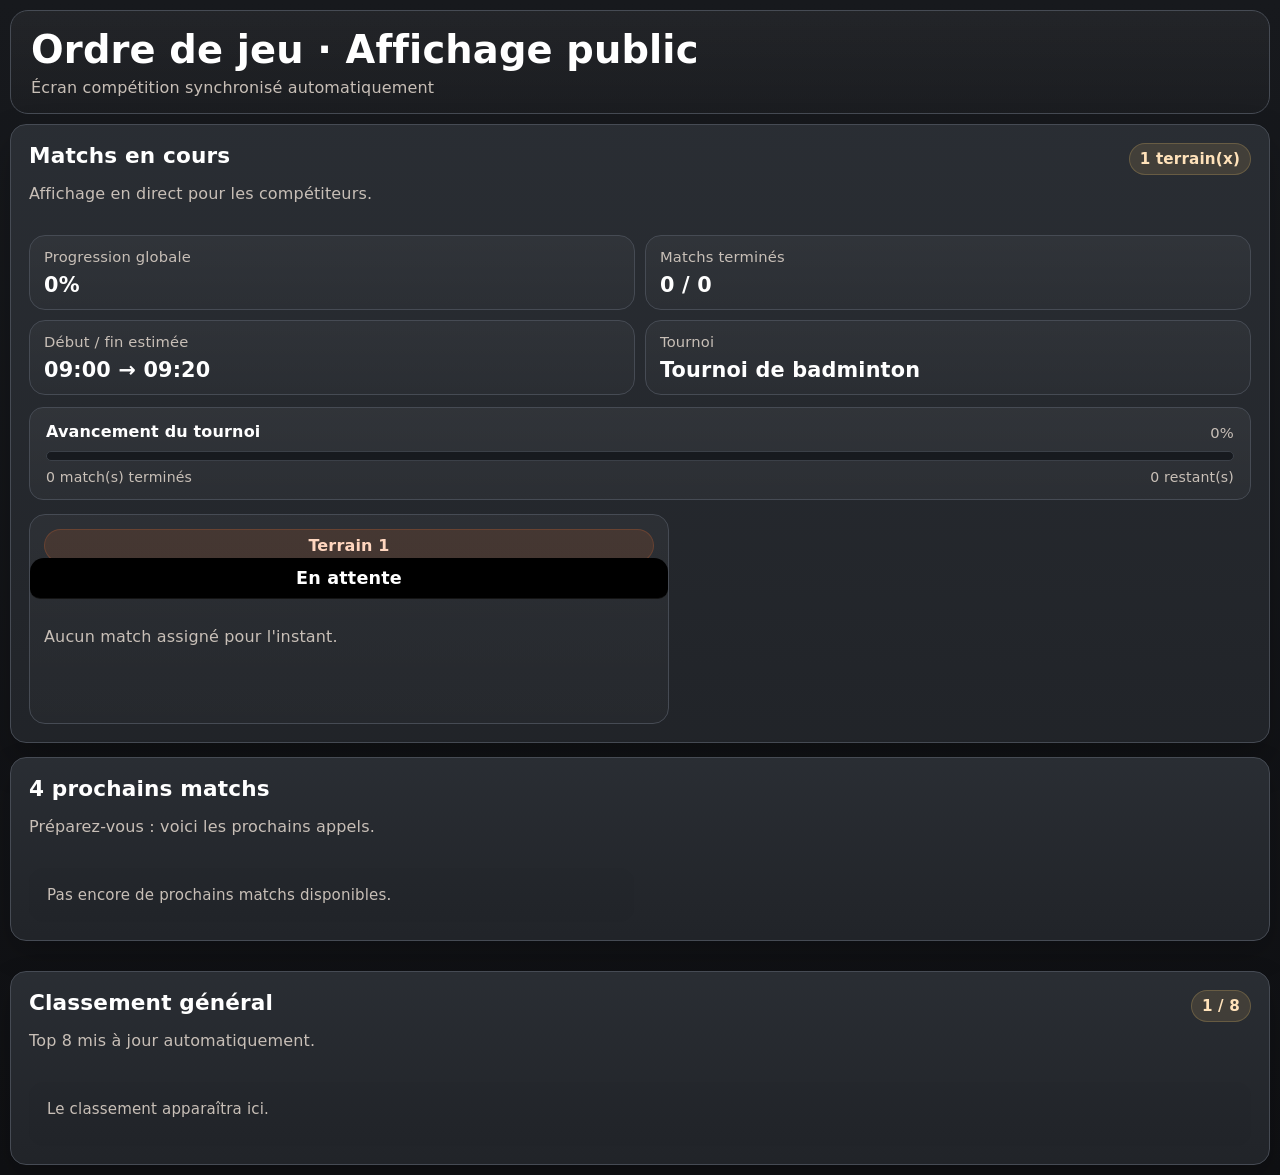
==== affichage.html @ 0904660b "Add files via upload" ====
<!DOCTYPE html>
<html lang="fr">
<head>
  <meta charset="UTF-8">
  <meta name="viewport" content="width=device-width, initial-scale=1.0">
  <title>Tournoi Badminton · Affichage</title>
  <link rel="stylesheet" href="assets/css/styles.css">
</head>
<body class="public-screen-body">
  <div id="app"></div>
  <script type="module" src="assets/js/main-affichage.js"></script>
</body>
</html>
---- assets/css/styles.css ----
:root {
  --bg: #1e1f23;
  --surface: #2a2c31;
  --surface-2: #32343a;
  --text: #f2f2f2;
  --muted: #b7b7bd;
  --border: #3f4148;
  --accent: #ff7a00;
  --accent-dark: #db6400;
  --danger: #ff5c5c;
  --success: #3ddc97;
  --shadow: 0 18px 45px rgba(0,0,0,0.45);
  --radius: 18px;
  --radius-sm: 12px;
  --transition: 180ms ease;

  --bg: #f6f7fb;
  --surface: #ffffff;
  --surface-2: #fdfdfd;
  --text: #161616;
  --muted: #6f6f76;
  --border: #e7e7ea;
  --accent: #ff7a00;
  --accent-dark: #db6400;
  --danger: #da2d2d;
  --success: #159f66;
  --shadow: 0 18px 45px rgba(0, 0, 0, 0.08);
  --radius: 20px;
  --radius-sm: 14px;
  --transition: 180ms ease;
}

* { box-sizing: border-box; }
html { scroll-behavior: smooth; }
body {
  margin: 0;
  font-family: Inter, ui-sans-serif, system-ui, -apple-system, BlinkMacSystemFont, "Segoe UI", sans-serif;
  color: var(--text);
  background: linear-gradient(180deg,#232429 0%, var(--bg) 100%);
  min-height: 100vh;
}

a { color: inherit; text-decoration: none; }
button, input, select, textarea {
  font: inherit;
}
button {
  cursor: pointer;
  border: none;
  transition: transform var(--transition), background var(--transition), box-shadow var(--transition), opacity var(--transition);
}
button:hover { transform: translateY(-1px); }
button:active { transform: translateY(0); }

.app-shell {
  width: min(1400px, calc(100% - 32px));
  margin: 0 auto;
  padding: 24px 0 40px;
}

.topbar {
  display: flex;
  align-items: center;
  justify-content: space-between;
  gap: 16px;
  margin-bottom: 20px;
}

.brand {
  display: flex;
  align-items: center;
  gap: 14px;
}

.brand-mark {
  width: 46px;
  height: 46px;
  border-radius: 14px;
  background: linear-gradient(135deg, var(--accent), #ff9f43);
  color: white;
  display: grid;
  place-items: center;
  font-size: 24px;
  box-shadow: 0 10px 24px rgba(255, 122, 0, 0.25);
}

.brand h1 {
  margin: 0;
  font-size: clamp(1.25rem, 2vw, 1.8rem);
}

.brand p {
  margin: 4px 0 0;
  color: var(--muted);
}

.navbar {
  position: sticky;
  top: 0;
  z-index: 50;
  margin-bottom: 28px;
}

.nav-inner {
  display: inline-flex;
  align-items: center;
  gap: 10px;
  padding: 10px;
  background: rgba(255, 255, 255, 0.85);
  border: 1px solid rgba(255, 255, 255, 0.9);
  border-radius: 999px;
  box-shadow: var(--shadow);
  backdrop-filter: blur(12px);
}

.nav-link {
  padding: 12px 18px;
  border-radius: 999px;
  color: var(--muted);
  font-weight: 600;
}

.nav-link.active {
  background: linear-gradient(135deg, var(--accent), #ff9f43);
  color: white;
  box-shadow: 0 8px 18px rgba(255, 122, 0, 0.28);
}

.hero-grid,
.grid-2,
.grid-3,
.dashboard-grid {
  display: grid;
  gap: 18px;
}

.hero-grid { grid-template-columns: 1.4fr 1fr; }
.grid-2 { grid-template-columns: repeat(2, minmax(0, 1fr)); }
.grid-3 { grid-template-columns: repeat(3, minmax(0, 1fr)); }
.dashboard-grid { grid-template-columns: repeat(12, minmax(0, 1fr)); }

.card {
  background: rgba(255, 255, 255, 0.88);
  border: 1px solid rgba(255, 255, 255, 0.95);
  box-shadow: var(--shadow);
  border-radius: var(--radius);
  padding: 20px;
  backdrop-filter: blur(12px);
}

.card.slim { padding: 16px; }
.card h2, .card h3, .card h4 {
  margin: 0 0 12px;
}

.section-title {
  display: flex;
  justify-content: space-between;
  align-items: flex-start;
  gap: 12px;
  margin-bottom: 16px;
}

.section-title p, .muted {
  color: var(--muted);
}

.form-grid {
  display: grid;
  grid-template-columns: repeat(auto-fit, minmax(180px, 1fr));
  gap: 14px;
}

.field {
  display: flex;
  flex-direction: column;
  gap: 8px;
}

.field label {
  font-size: 0.95rem;
  font-weight: 600;
}

.input,
select,
textarea,
input[type="text"],
input[type="number"],
input[type="time"] {
  width: 100%;
  border: 1px solid var(--border);
  border-radius: 14px;
  padding: 12px 14px;
  background: rgba(255, 255, 255, 0.94);
  color: var(--text);
  outline: none;
  transition: border-color var(--transition), box-shadow var(--transition);
}

textarea { min-height: 130px; resize: vertical; }

input:focus,
select:focus,
textarea:focus {
  border-color: rgba(255, 122, 0, 0.5);
  box-shadow: 0 0 0 4px rgba(255, 122, 0, 0.15);
}

.actions {
  display: flex;
  flex-wrap: wrap;
  gap: 10px;
  margin-top: 14px;
}

.btn {
  display: inline-flex;
  align-items: center;
  justify-content: center;
  gap: 10px;
  min-height: 46px;
  padding: 0 18px;
  border-radius: 14px;
  font-weight: 700;
}

.btn-primary {
  background: linear-gradient(135deg, var(--accent), #ff9f43);
  color: white;
  box-shadow: 0 10px 20px rgba(255, 122, 0, 0.22);
}

.btn-secondary {
  background: #101010;
  color: white;
}

.btn-ghost {
  background: rgba(16, 16, 16, 0.05);
  color: var(--text);
}

.btn-danger {
  background: rgba(218, 45, 45, 0.12);
  color: var(--danger);
}

.pill-row {
  display: flex;
  flex-wrap: wrap;
  gap: 10px;
  margin-top: 14px;
}

.player-pill {
  display: inline-flex;
  align-items: center;
  gap: 10px;
  padding: 10px 12px;
  background: rgba(0, 0, 0, 0.04);
  border: 1px solid rgba(0, 0, 0, 0.05);
  border-radius: 999px;
  cursor: grab;
}

.player-pill.dragging {
  opacity: 0.45;
}

.player-pill button {
  width: 24px;
  height: 24px;
  border-radius: 50%;
  background: rgba(0, 0, 0, 0.08);
  color: var(--text);
}

.alert {
  display: flex;
  align-items: center;
  gap: 12px;
  padding: 14px 16px;
  border-radius: 16px;
  background: rgba(255, 122, 0, 0.12);
  color: #a34f00;
  border: 1px solid rgba(255, 122, 0, 0.18);
}

.alert-danger {
  background: rgba(218, 45, 45, 0.1);
  color: var(--danger);
  border-color: rgba(218, 45, 45, 0.22);
}

.kpis {
  display: grid;
  grid-template-columns: repeat(auto-fit, minmax(170px, 1fr));
  gap: 14px;
}

.kpi {
  padding: 16px;
  border-radius: 18px;
  background: linear-gradient(180deg, rgba(255,255,255,0.97), rgba(255,255,255,0.85));
  border: 1px solid rgba(0,0,0,0.04);
}

.kpi .label {
  color: var(--muted);
  font-size: 0.92rem;
}

.kpi .value {
  margin-top: 8px;
  font-size: 1.7rem;
  font-weight: 800;
}

.groups-grid {
  display: grid;
  grid-template-columns: repeat(auto-fit, minmax(330px, 1fr));
  gap: 18px;
}

.group-card {
  display: flex;
  flex-direction: column;
  gap: 18px;
}

.group-header {
  display: flex;
  justify-content: space-between;
  align-items: center;
  gap: 12px;
}

.group-dropzone {
  min-height: 82px;
  padding: 12px;
  border-radius: 16px;
  border: 2px dashed rgba(255, 122, 0, 0.22);
  background: rgba(255, 122, 0, 0.04);
  transition: background var(--transition), border-color var(--transition);
}

.group-dropzone.drag-over {
  background: rgba(255, 122, 0, 0.12);
  border-color: rgba(255, 122, 0, 0.45);
}

.score-grid {
  display: grid;
  grid-template-columns: repeat(6, minmax(0, 1fr));
  gap: 8px;
  align-items: center;
}

.score-grid.compact {
  grid-template-columns: repeat(6, minmax(45px, 1fr));
}

.score-grid input {
  text-align: center;
  padding: 10px 8px;
}

.match-card {
  padding: 14px;
  border-radius: 18px;
  border: 1px solid rgba(0, 0, 0, 0.06);
  background: rgba(255,255,255,0.78);
}

.match-topline,
.row-between {
  display: flex;
  justify-content: space-between;
  align-items: center;
  gap: 10px;
}

.match-topline {
  margin-bottom: 10px;
}

.match-status {
  font-size: 0.82rem;
  font-weight: 700;
  color: var(--success);
}

.match-status.pending {
  color: var(--muted);
}

.badge {
  display: inline-flex;
  align-items: center;
  padding: 6px 10px;
  border-radius: 999px;
  background: rgba(255, 122, 0, 0.11);
  color: #aa5300;
  font-size: 0.82rem;
  font-weight: 700;
}

.table-wrap {
  overflow: auto;
}

table {
  width: 100%;
  border-collapse: collapse;
}

thead th {
  position: sticky;
  top: 0;
  z-index: 1;
  background: rgba(255,255,255,0.95);
}

th, td {
  padding: 12px 10px;
  text-align: left;
  border-bottom: 1px solid rgba(0, 0, 0, 0.06);
  white-space: nowrap;
}

tbody tr:hover {
  background: rgba(255, 122, 0, 0.04);
}

.rank-chip {
  width: 34px;
  height: 34px;
  display: grid;
  place-items: center;
  border-radius: 50%;
  background: rgba(16,16,16,0.07);
  font-weight: 800;
}

.bracket-scroll {
  overflow-x: auto;
  padding-bottom: 10px;
}

.bracket {
  display: flex;
  gap: 24px;
  align-items: flex-start;
  min-width: max-content;
}

.round-column {
  display: flex;
  flex-direction: column;
  gap: 16px;
  min-width: 280px;
}

.round-column h3 {
  position: sticky;
  top: 80px;
  z-index: 10;
  padding: 10px 12px;
  border-radius: 14px;
  background: rgba(255,255,255,0.9);
  backdrop-filter: blur(10px);
  box-shadow: 0 10px 24px rgba(0,0,0,0.08);
}

.bracket .match-card {
  min-width: 280px;
}

.match-player {
  display: flex;
  justify-content: space-between;
  align-items: center;
  gap: 10px;
  padding: 10px 12px;
  border-radius: 12px;
  background: rgba(0,0,0,0.03);
}

.match-player.winner {
  background: rgba(21, 159, 102, 0.12);
  border: 1px solid rgba(21, 159, 102, 0.25);
}

.footer-note {
  margin-top: 16px;
  color: var(--muted);
  font-size: 0.92rem;
}

.fade-in {
  animation: fadeInUp 420ms ease;
}

@keyframes fadeInUp {
  from { opacity: 0; transform: translateY(8px); }
  to { opacity: 1; transform: translateY(0); }
}

@media (max-width: 1080px) {
  .hero-grid,
  .grid-2,
  .grid-3 {
    grid-template-columns: 1fr;
  }
}

@media (max-width: 820px) {
  .app-shell {
    width: min(100% - 20px, 1400px);
  }

  .topbar {
    flex-direction: column;
    align-items: flex-start;
  }

  .nav-inner {
    width: 100%;
    justify-content: space-between;
    border-radius: 20px;
  }

  .nav-link {
    flex: 1;
    text-align: center;
    padding: 12px 10px;
  }

  .score-grid,
  .score-grid.compact {
    grid-template-columns: repeat(6, minmax(38px, 1fr));
  }
}

@media (max-width: 560px) {
  .card {
    padding: 16px;
  }

  th, td {
    padding: 10px 8px;
    font-size: 0.92rem;
  }

  .match-card {
    padding: 12px;
  }
}

.icon-btn {
  width: 30px;
  height: 30px;
  border-radius: 999px;
  background: rgba(255, 122, 0, 0.12);
  color: var(--accent-dark);
  display: inline-grid;
  place-items: center;
  font-weight: 800;
}

.player-pill.editable {
  padding-right: 6px;
}

.summary-list {
  display: grid;
  gap: 12px;
}

.summary-item {
  display: flex;
  align-items: center;
  justify-content: space-between;
  gap: 12px;
  padding: 14px 16px;
  border: 1px solid var(--border);
  border-radius: 14px;
  background: rgba(0, 0, 0, 0.02);
}

.participants-toolbar {
  display: flex;
  flex-wrap: wrap;
  gap: 10px;
}

.groups-grid-pools {
  grid-template-columns: repeat(auto-fit, minmax(520px, 1fr));
}

.pool-sheet {
  border: 1px solid rgba(0, 0, 0, 0.08);
  background: #fff;
}

.compact-pills {
  margin-top: 0;
}

.group-dropzone.dropping,
.group-dropzone.drag-over {
  background: rgba(255, 122, 0, 0.10);
  border-color: rgba(255, 122, 0, 0.5);
}

.pool-matrix-wrap {
  overflow: auto;
  border: 1px solid rgba(0, 0, 0, 0.08);
  border-radius: 14px;
}

.pool-matrix {
  min-width: 640px;
  border-collapse: collapse;
  font-size: 0.92rem;
}

.pool-matrix th,
.pool-matrix td {
  border: 1px solid rgba(0, 0, 0, 0.14);
  text-align: center;
  padding: 0;
}

.pool-corner {
  min-width: 170px;
  background: #d71920;
  color: #fff;
  padding: 12px 10px !important;
  text-align: left !important;
}

.pool-player-head {
  background: #f4f4f4;
  min-width: 88px;
  vertical-align: bottom;
}

.pool-player-head span {
  display: block;
  padding: 10px 8px;
  font-size: 0.8rem;
  line-height: 1.2;
  white-space: normal;
}

.pool-row-name {
  width: 170px;
  padding: 10px 8px !important;
  text-align: left !important;
  background: #fafafa;
}

.diag-cell {
  background: #bdbdbd;
  min-width: 62px;
  height: 56px;
}

.matrix-cell {
  min-width: 62px;
  height: 56px;
  background: #fff;
}

.matrix-btn {
  width: 100%;
  height: 100%;
  min-height: 56px;
  border-radius: 0;
  background: transparent;
  font-weight: 800;
  color: #111;
  box-shadow: none;
}

.matrix-cell.pending .matrix-btn {
  color: #7b7b7b;
}

.matrix-cell.win {
  background: rgba(255, 170, 0, 0.16);
}

.matrix-cell.loss {
  background: rgba(0, 0, 0, 0.04);
}

.pool-stat-head,
.pool-total-cell,
.pool-rank-cell {
  min-width: 58px;
  font-weight: 800;
}

.pool-total-cell {
  background: #f7d6d6;
}

.pool-rank-cell {
  background: #f3cccc;
}

.compact-standings th,
.compact-standings td {
  white-space: nowrap;
}

.matches-stack {
  display: flex;
  flex-direction: column;
  gap: 12px;
}

.match-card-sheet {
  border-radius: 14px;
  background: #fcfcfc;
}

.sheet-score-grid {
  grid-template-columns: repeat(6, minmax(70px, 1fr));
}

.set-cell {
  display: flex;
  flex-direction: column;
  gap: 6px;
}

.set-cell span {
  font-size: 0.76rem;
  color: var(--muted);
  text-align: center;
}

.empty-state {
  padding: 18px;
  border-radius: 14px;
  background: rgba(0, 0, 0, 0.03);
  color: var(--muted);
}

@media (max-width: 980px) {
  .groups-grid-pools {
    grid-template-columns: 1fr;
  }
}

@media (max-width: 700px) {
  .sheet-score-grid {
    grid-template-columns: repeat(2, minmax(0, 1fr));
  }

  .pool-corner,
  .pool-row-name {
    min-width: 130px;
    width: 130px;
  }
}


.compact-summary { margin-top: 12px; }

.team-chip {
  display: inline-flex;
  align-items: center;
  gap: 8px;
  padding: 8px 10px;
  border-radius: 12px;
  background: #fff;
  border: 1px solid var(--border);
  box-shadow: 0 6px 18px rgba(0,0,0,.06);
  cursor: grab;
  min-width: 0;
}

.team-chip.compact {
  width: 100%;
  justify-content: center;
  padding: 6px 8px;
  border-radius: 10px;
}

.team-chip.dragging { opacity: .45; }
.team-chip-name {
  display: inline-block;
  min-width: 0;
  overflow: hidden;
  text-overflow: ellipsis;
  white-space: nowrap;
  font-weight: 700;
}

.icon-btn {
  width: 26px;
  height: 26px;
  border-radius: 999px;
  border: 1px solid rgba(255,122,0,.18);
  background: rgba(255,122,0,.1);
  color: var(--accent-dark);
  display: inline-grid;
  place-items: center;
  flex: 0 0 auto;
}

.pool-sheet.dropping {
  outline: 2px dashed var(--accent);
  outline-offset: 2px;
  background: linear-gradient(180deg, rgba(255,122,0,.06), rgba(255,122,0,.02));
}

.pool-matrix-wrap { overflow: auto; }
.pool-matrix.modern-sheet {
  width: 100%;
  border-collapse: collapse;
  table-layout: fixed;
  min-width: 880px;
}

.pool-matrix.modern-sheet th,
.pool-matrix.modern-sheet td {
  border: 1px solid #cfd2d8;
  padding: 6px;
  vertical-align: middle;
  background: #fff;
}

.pool-corner {
  background: #e8483a !important;
  color: #fff;
  width: 180px;
  min-width: 180px;
  text-align: left;
}

.pool-player-head {
  background: #f5f5f5 !important;
  width: 138px;
  min-width: 138px;
}

.pool-row-name {
  background: #f8f8f8 !important;
  width: 180px;
  min-width: 180px;
}

.pool-stat-head,
.pool-total-cell,
.pool-rank-cell {
  width: 64px;
  min-width: 64px;
  text-align: center;
  font-weight: 700;
}

.diag-cell {
  background: #bfbfbf !important;
}

.matrix-cell {
  padding: 4px !important;
  background: #fff7f1;
}

.matrix-cell.pending { background: #fffaf5; }
.editor-cell { background: #fff4ec !important; }
.mirror-cell { background: #fcfcfc !important; }

.cell-editor {
  display: grid;
  gap: 4px;
}

.mini-set-row {
  display: grid;
  grid-template-columns: 1fr auto 1fr;
  align-items: center;
  gap: 4px;
}

.mini-set-row input {
  width: 100%;
  min-width: 0;
  padding: 5px 4px;
  text-align: center;
  border-radius: 8px;
  border: 1px solid #d8d8dd;
  background: #fff;
}

.mini-set-row span {
  color: var(--muted);
  font-weight: 700;
}

.cell-mirror {
  min-height: 74px;
  display: grid;
  place-items: center;
  text-align: center;
  gap: 4px;
}

.cell-mirror strong { font-size: 1rem; }
.cell-mirror small { color: var(--muted); }
.cell-mirror.win strong { color: var(--success); }
.cell-mirror.loss strong { color: var(--danger); }
.cell-mirror.pending { color: var(--muted); font-size: .9rem; }

.sticky-col {
  position: sticky;
  left: 0;
  z-index: 2;
}

.pool-matrix thead .sticky-col { z-index: 3; }

@media (max-width: 900px) {
  .pool-corner,
  .pool-row-name { width: 150px; min-width: 150px; }
  .pool-player-head { width: 124px; min-width: 124px; }
  .team-chip,
  .team-chip.compact { padding: 6px; }
  .team-chip-name { font-size: .9rem; }
}

.pools-tabs-section {
  overflow: hidden;
}

.group-tabs {
  display: flex;
  gap: 10px;
  overflow-x: auto;
  padding-bottom: 10px;
  margin-bottom: 16px;
}

.group-tab {
  flex: 0 0 auto;
  min-width: 140px;
  padding: 12px 16px;
  border-radius: 16px;
  border: 1px solid rgba(0, 0, 0, 0.08);
  background: rgba(0, 0, 0, 0.04);
  color: var(--text);
  display: flex;
  flex-direction: column;
  align-items: flex-start;
  gap: 4px;
  font-weight: 700;
}

.group-tab small {
  color: var(--muted);
  font-weight: 600;
}

.group-tab.active {
  background: linear-gradient(135deg, var(--accent), #ff9f43);
  color: white;
  border-color: transparent;
  box-shadow: 0 10px 22px rgba(255, 122, 0, 0.22);
}

.group-tab.active small {
  color: rgba(255, 255, 255, 0.9);
}

.active-group-panel {
  min-height: 320px;
}

.group-dropzone.dropping {
  background: rgba(255, 122, 0, 0.1);
  border-color: rgba(255, 122, 0, 0.5);
}

@media (max-width: 820px) {
  .group-tab {
    min-width: 120px;
    padding: 10px 14px;
  }
}


.small { font-size: 0.94rem; }
.static-chip {
  cursor: default;
}
.static-chip:hover {
  transform: none;
}
.groups-overview-grid {
  display: grid;
  grid-template-columns: repeat(auto-fit, minmax(220px, 1fr));
  gap: 14px;
}
.group-overview-card {
  border: 1px solid rgba(0, 0, 0, 0.06);
  border-radius: 16px;
  padding: 14px;
  background: rgba(255,255,255,0.76);
}
.group-overview-head {
  display: flex;
  align-items: center;
  justify-content: space-between;
  gap: 12px;
  margin-bottom: 12px;
}
.group-overview-head span {
  color: var(--muted);
  font-size: 0.84rem;
}
.group-overview-list {
  display: flex;
  flex-wrap: wrap;
  gap: 8px;
}
.editor-cell {
  vertical-align: top;
}
.cell-editor {
  gap: 8px;
}
.mini-set-row input {
  appearance: textfield;
  -moz-appearance: textfield;
}
.mini-set-row input::-webkit-outer-spin-button,
.mini-set-row input::-webkit-inner-spin-button {
  -webkit-appearance: none;
  margin: 0;
}
@media (max-width: 820px) {
  .groups-overview-grid {
    grid-template-columns: 1fr;
  }
}


.editable-groups-grid {
  grid-template-columns: repeat(auto-fit, minmax(240px, 1fr));
}

.interactive-group-list {
  min-height: 180px;
  align-items: stretch;
}

.team-card {
  width: 100%;
  border-radius: 16px;
  background: rgba(255,255,255,0.96);
  box-shadow: 0 8px 22px rgba(0,0,0,0.06);
  cursor: grab;
}

.team-chip-editable {
  gap: 12px;
  padding: 10px 12px;
}

.team-chip-input {
  border: none;
  background: transparent;
  padding: 0;
  min-width: 0;
  box-shadow: none !important;
  font-weight: 700;
}

.team-chip-input:focus {
  border: none;
  box-shadow: none !important;
}

.drag-handle {
  color: var(--muted);
  font-weight: 700;
  letter-spacing: 1px;
}

.settings-group-dropzone {
  transition: border-color var(--transition), background var(--transition), transform var(--transition);
  border: 1px solid var(--border);
}

.settings-group-dropzone.dropping,
.group-dropzone.dropping {
  border-color: rgba(255, 122, 0, 0.45);
  background: rgba(255, 122, 0, 0.08);
}

.static-team-chip {
  cursor: default;
  justify-content: center;
}

.static-team-chip:hover {
  transform: none;
}


.player-dot {
  --player-color: var(--accent);
  width: 12px;
  height: 12px;
  min-width: 12px;
  border-radius: 999px;
  background: var(--player-color);
  box-shadow: 0 0 0 2px rgba(255,255,255,0.95), 0 2px 5px rgba(0,0,0,0.16);
}

.player-dot.tiny {
  width: 10px;
  height: 10px;
  min-width: 10px;
}

.static-team-chip {
  display: inline-flex;
  align-items: center;
  gap: 10px;
}

.team-chip.compact {
  padding-inline: 8px;
}

.cell-editor {
  display: flex;
  flex-direction: column;
  gap: 6px;
  min-width: 118px;
}

.mini-set-row {
  display: grid;
  grid-template-columns: 10px minmax(34px, 1fr) auto minmax(34px, 1fr) 10px;
  align-items: center;
  gap: 6px;
  padding: 4px 6px;
  border-radius: 10px;
  background: rgba(255,255,255,0.88);
  transition: opacity var(--transition), background var(--transition);
}

.mini-set-row input {
  min-width: 0;
  text-align: center;
  padding: 8px 6px;
  border-radius: 10px;
}

.mini-set-row.is-locked {
  opacity: 0.4;
  background: rgba(0,0,0,0.05);
}

.mini-set-row.is-locked input {
  pointer-events: none;
  background: rgba(0,0,0,0.04);
}


.team-color-field {
  display: inline-flex;
  align-items: center;
  justify-content: center;
  width: 32px;
  height: 32px;
  border-radius: 999px;
  overflow: hidden;
  border: 1px solid rgba(0,0,0,.08);
  background: #fff;
  margin-left: auto;
  flex: 0 0 auto;
}

.team-color-input {
  width: 38px;
  height: 38px;
  padding: 0;
  border: none;
  background: transparent;
  cursor: pointer;
}

.team-color-input::-webkit-color-swatch-wrapper { padding: 0; }
.team-color-input::-webkit-color-swatch {
  border: none;
  border-radius: 999px;
}
.team-color-input::-moz-color-swatch {
  border: none;
  border-radius: 999px;
}

.player-badge {
  display: inline-flex;
  align-items: center;
  gap: 10px;
  min-width: 0;
}

.player-badge.compact {
  gap: 8px;
  font-size: .95rem;
}

.player-badge span:last-child {
  overflow: hidden;
  text-overflow: ellipsis;
  white-space: nowrap;
}

.round-tab-panel {
  min-height: 220px;
}

.round-column-active {
  display: flex;
  flex-direction: column;
  gap: 14px;
}

.match-card-enhanced {
  max-width: 640px;
}

.bracket-score-box {
  display: flex;
  flex-direction: column;
  gap: 8px;
}

.bracket-score-row {
  display: grid;
  grid-template-columns: 42px 14px minmax(56px, 72px) 12px minmax(56px, 72px) 14px;
  align-items: center;
  gap: 8px;
}

.bracket-score-row.is-locked {
  opacity: .4;
}

.bracket-score-label {
  font-size: .78rem;
  font-weight: 700;
  color: var(--muted);
  letter-spacing: .02em;
}

.score-separator {
  text-align: center;
  color: var(--muted);
}

.bracket-score-row input {
  text-align: center;
  padding: 10px 8px;
}

.table-wrap td .player-badge,
.table-wrap th .player-badge {
  justify-content: flex-start;
}

@media (max-width: 720px) {
  .bracket-score-row {
    grid-template-columns: 34px 12px 1fr 10px 1fr 12px;
    gap: 6px;
  }

  .team-color-field {
    width: 28px;
    height: 28px;
  }
}


.mini-set-label {
  min-width: 44px;
  font-size: 0.72rem;
  font-weight: 700;
  color: var(--muted);
  text-transform: uppercase;
  letter-spacing: 0.02em;
}

.badge-player {
  display: inline-flex;
  align-items: center;
  gap: 8px;
}

.kpi .value .player-badge {
  font-size: 1rem;
}

.bracket-score-label {
  min-width: 48px;
}


.bracket-legend-wrap {
  display: flex;
  flex-direction: column;
  gap: 12px;
  padding: 14px;
  margin-bottom: 12px;
  border-radius: 18px;
  background: linear-gradient(180deg, rgba(255,255,255,0.96), rgba(255,122,0,0.06));
  border: 1px solid rgba(255,122,0,0.12);
}

.subsection-title {
  margin: 0;
  font-size: 1rem;
}

.bracket-legend {
  display: flex;
  flex-wrap: wrap;
  gap: 10px;
}

.legend-chip {
  display: inline-flex;
  align-items: center;
  gap: 8px;
  padding: 10px 12px;
  border-radius: 999px;
  background: rgba(255,255,255,0.95);
  border: 1px solid rgba(0,0,0,0.06);
  font-weight: 700;
  box-shadow: 0 6px 16px rgba(0,0,0,0.05);
}

.btn-sm {
  min-height: 36px;
  padding: 0 12px;
  font-size: 0.92rem;
}

.team-card {
  position: relative;
}

.team-color-trigger {
  width: 34px;
  height: 34px;
  border-radius: 999px;
  border: 1px solid rgba(0,0,0,.08);
  background: #fff;
  display: inline-grid;
  place-items: center;
  margin-left: auto;
  flex: 0 0 auto;
  box-shadow: 0 4px 10px rgba(0,0,0,.06);
}

.team-color-popover {
  position: absolute;
  right: 12px;
  top: calc(100% + 8px);
  width: 220px;
  padding: 12px;
  border-radius: 16px;
  background: rgba(255,255,255,.98);
  border: 1px solid rgba(0,0,0,.08);
  box-shadow: 0 18px 36px rgba(0,0,0,.14);
  z-index: 20;
}

.team-color-popover-head {
  margin-bottom: 10px;
  font-weight: 700;
}

.team-color-picker {
  width: 100%;
  height: 44px;
  padding: 0;
  border: 1px solid rgba(0,0,0,.08);
  border-radius: 12px;
  background: #fff;
  cursor: pointer;
}

.team-color-popover-actions {
  display: flex;
  justify-content: flex-end;
  gap: 8px;
  margin-top: 12px;
}

.score-input-wrap {
  position: relative;
  display: block;
}

.score-input-wrap .input-dot {
  position: absolute;
  left: 8px;
  top: 50%;
  transform: translateY(-50%);
  pointer-events: none;
}

.score-input-wrap input {
  padding-left: 24px;
}

.score-input-wrap.is-locked {
  opacity: .55;
}

.pool-sheet-table .cell-editor {
  min-width: 126px;
}

.pool-sheet-table .mini-set-row {
  grid-template-columns: minmax(42px, 1fr) 10px minmax(42px, 1fr);
  gap: 6px;
  padding: 2px 4px;
  background: transparent;
}

.pool-sheet-table .mini-set-row input {
  padding-top: 7px;
  padding-bottom: 7px;
}

.pool-sheet-table .score-separator-inline {
  text-align: center;
  color: var(--muted);
  font-weight: 700;
}

.pool-sheet-table .mini-set-label {
  display: none;
}

.mini-set-row.has-error,
.bracket-score-row.has-error {
  background: rgba(218, 45, 45, 0.08);
}

.mini-set-row.has-caution,
.bracket-score-row.has-caution {
  background: rgba(255, 122, 0, 0.08);
}

.score-input-wrap.has-error input,
.bracket-score-row input.has-error {
  border-color: rgba(218, 45, 45, 0.65);
  background: rgba(255, 245, 245, 0.98);
  box-shadow: inset 0 0 0 1px rgba(218, 45, 45, 0.15);
}

.score-input-wrap.has-caution input,
.bracket-score-row input.has-caution {
  border-color: rgba(255, 122, 0, 0.55);
  background: rgba(255, 251, 245, 0.98);
  box-shadow: inset 0 0 0 1px rgba(255, 122, 0, 0.10);
}


/* ===== V14 design sidebar USCM ===== */
:root {
  --bg: #1e1f23;
  --surface: #2a2c31;
  --surface-2: #32343a;
  --text: #f2f2f2;
  --muted: #b7b7bd;
  --border: #3f4148;
  --accent: #ff7a00;
  --accent-dark: #db6400;
  --danger: #ff5c5c;
  --success: #3ddc97;
  --shadow: 0 18px 45px rgba(0,0,0,0.45);
  --radius: 18px;
  --radius-sm: 12px;
  --transition: 180ms ease;

  --bg: #f3f0ea;
  --surface: rgba(255,255,255,0.94);
  --surface-2: #fff9f2;
  --text: #16120f;
  --muted: #72665d;
  --border: #ead9cb;
  --accent: #e16a2f;
  --accent-dark: #b6501f;
  --shadow: 0 18px 44px rgba(35, 24, 16, 0.10);
  --radius: 18px;
  --radius-sm: 12px;
}

body {
  background:
    radial-gradient(circle at top left, rgba(225, 106, 47, 0.14), transparent 24%),
    radial-gradient(circle at right center, rgba(26, 20, 16, 0.06), transparent 22%),
    linear-gradient(180deg, #f8f4ef 0%, #efe8df 100%);
}

.app-shell.app-shell-sidebar {
  width: min(1520px, calc(100% - 28px));
  margin: 14px auto;
  padding: 0;
  display: grid;
  grid-template-columns: 320px minmax(0, 1fr);
  gap: 22px;
  align-items: start;
}

.sidebar {
  position: sticky;
  top: 14px;
  min-height: calc(100vh - 28px);
  padding: 22px 18px;
  border-radius: 26px;
  background: linear-gradient(180deg, #19120e 0%, #0e0a08 100%);
  color: #fff;
  box-shadow: 0 28px 60px rgba(0,0,0,0.22);
  border: 1px solid rgba(255,255,255,0.06);
}

.brand.brand-vertical {
  display: flex;
  flex-direction: column;
  align-items: stretch;
  gap: 16px;
  margin-bottom: 24px;
}

.brand-logo {
  width: 100%;
  max-width: 240px;
  align-self: center;
  display: block;
  object-fit: contain;
  filter: drop-shadow(0 12px 24px rgba(0,0,0,.22));
}

.brand-copy {
  padding: 16px;
  border-radius: 20px;
  background: rgba(255,255,255,0.06);
  border: 1px solid rgba(255,255,255,0.08);
}

.brand-kicker {
  display: inline-block;
  margin-bottom: 8px;
  color: #ffbf8f;
  font-size: .78rem;
  font-weight: 800;
  text-transform: uppercase;
  letter-spacing: .08em;
}

.brand-copy strong {
  display: block;
  font-size: 1.2rem;
  margin-bottom: 6px;
}

.brand-copy p {
  margin: 0;
  color: rgba(255,255,255,.72);
  line-height: 1.45;
}

.sidebar-nav, .navbar {
  position: static;
  margin: 0;
}

.nav-inner.vertical {
  display: flex;
  flex-direction: column;
  align-items: stretch;
  gap: 10px;
  width: 100%;
  padding: 0;
  background: transparent;
  border: 0;
  box-shadow: none;
  backdrop-filter: none;
}

.nav-link {
  width: 100%;
  display: flex;
  align-items: center;
  justify-content: space-between;
  min-height: 52px;
  padding: 14px 16px;
  border-radius: 16px;
  color: rgba(255,255,255,.82);
  background: rgba(255,255,255,0.04);
  border: 1px solid rgba(255,255,255,0.07);
}

.nav-link:hover {
  color: #fff;
  background: rgba(255,255,255,0.08);
}

.nav-link.active {
  background: linear-gradient(135deg, #f2c269 0%, #e16a2f 54%, #ad4518 100%);
  color: #120d0a;
  border-color: transparent;
  box-shadow: 0 14px 24px rgba(225,106,47,.28);
}

.nav-link.active .nav-link-label {
  font-weight: 800;
}

.main-layout {
  min-width: 0;
}

.topbar.topbar-page {
  margin: 2px 0 18px;
  padding: 8px 8px 0;
}

.page-title {
  margin: 0;
  font-size: clamp(1.8rem, 2vw, 2.5rem);
}

.page-subtitle {
  margin: 6px 0 0;
  color: var(--muted);
}

.card, .pool-matrix-wrap, .group-dropzone, .match-card, .summary-item, .kpi, .team-chip, .legend-chip, .bracket-panel, .table-wrap {
  border-radius: 18px;
}

.card {
  background: rgba(255,255,255,.92);
  border: 1px solid rgba(255,255,255,.68);
}

.kpi {
  background: linear-gradient(180deg, #fffdf9, #fff6ee);
  border: 1px solid #f0ded0;
}

.btn-primary {
  background: linear-gradient(135deg, #f0c15a 0%, #e16a2f 62%, #bd5120 100%);
}

.btn-secondary {
  background: #1b1511;
}

.btn-ghost {
  background: rgba(27, 21, 17, 0.06);
}

.pool-corner {
  background: linear-gradient(135deg, #b84a1f, #e16a2f) !important;
}

.player-dot, .dot, .input-dot {
  box-shadow: 0 0 0 3px rgba(255,255,255,.9), 0 6px 10px rgba(0,0,0,.12);
}

@media (max-width: 1100px) {
  .app-shell.app-shell-sidebar {
    grid-template-columns: 1fr;
  }

  .sidebar {
    position: static;
    min-height: auto;
  }

  .brand-logo {
    max-width: 180px;
  }
}

@media (max-width: 720px) {
  .app-shell.app-shell-sidebar {
    width: min(100% - 16px, 1520px);
    gap: 14px;
  }

  .sidebar {
    padding: 16px;
    border-radius: 22px;
  }

  .nav-inner.vertical {
    gap: 8px;
  }

  .nav-link {
    min-height: 48px;
    padding: 12px 14px;
  }
}


.settings-layout {
  grid-template-columns: minmax(0, 1.15fr) minmax(360px, 0.85fr);
  align-items: start;
}

.settings-main-card {
  display: flex;
  flex-direction: column;
  gap: 18px;
}

.projection-panel {
  margin-top: 6px;
  padding: 18px;
  border-radius: 18px;
  background: linear-gradient(180deg, rgba(255, 122, 0, 0.08), rgba(255,255,255,0.82));
  border: 1px solid rgba(255, 122, 0, 0.16);
}

.projection-title {
  margin-bottom: 12px;
}

.compact-kpis .kpi {
  min-height: 100%;
}

@media (max-width: 1080px) {
  .settings-layout {
    grid-template-columns: 1fr;
  }
}


/* ===== v3 anthracite theme adjustments ===== */
:root {
  --bg: #1e1f23;
  --surface: #2a2c31;
  --surface-2: #32343a;
  --text: #f2f2f2;
  --muted: #b7b7bd;
  --border: #3f4148;
  --accent: #ff7a00;
  --accent-dark: #db6400;
  --danger: #ff5c5c;
  --success: #3ddc97;
  --shadow: 0 18px 45px rgba(0,0,0,0.45);
  --radius: 18px;
  --radius-sm: 12px;
  --transition: 180ms ease;

  --bg: #2b2d31;
  --surface: rgba(48, 50, 56, 0.94);
  --surface-2: #383b42;
  --text: #f4efe8;
  --muted: #c9c1b5;
  --border: #4a4d55;
  --accent: #e16a2f;
  --accent-dark: #b6501f;
  --shadow: 0 18px 44px rgba(0, 0, 0, 0.28);
}

body {
  background:
    radial-gradient(circle at top left, rgba(225, 106, 47, 0.16), transparent 24%),
    radial-gradient(circle at right center, rgba(242, 194, 105, 0.08), transparent 20%),
    linear-gradient(180deg, #33353b 0%, #24262b 100%);
}

.page-subtitle,
.section-title p,
.muted,
.footer-note,
.legend-note,
.summary-item span,
.kpi .label,
.brand-copy p {
  color: var(--muted);
}

.card,
.pool-matrix-wrap,
.group-dropzone,
.match-card,
.summary-item,
.kpi,
.team-chip,
.legend-chip,
.bracket-panel,
.table-wrap,
.team-color-popover {
  background: rgba(48, 50, 56, 0.96);
  border-color: rgba(255,255,255,0.08);
  color: var(--text);
}

input, select, textarea,
input[type="text"],
input[type="number"],
input[type="time"] {
  background: rgba(28, 29, 33, 0.96);
  border-color: #555861;
  color: var(--text);
}

input::placeholder, textarea::placeholder {
  color: #9ea3ad;
}

.kpi {
  background: linear-gradient(180deg, rgba(62,65,72,0.95), rgba(48,50,56,0.96));
}

.projection-panel {
  background: linear-gradient(180deg, rgba(225, 106, 47, 0.14), rgba(48, 50, 56, 0.98));
  border-color: rgba(225, 106, 47, 0.22);
}

.table-wrap table,
.table-wrap th,
.table-wrap td,
.pool-table th,
.pool-table td,
.stats-table th,
.stats-table td {
  color: var(--text);
}

thead th,
th {
  background: rgba(255,255,255,0.04);
}

.player-pill, .team-chip, .legend-chip {
  background: rgba(255,255,255,0.04);
  border-color: rgba(255,255,255,0.08);
  color: var(--text);
}

.btn-ghost {
  background: rgba(255,255,255,0.06);
  color: var(--text);
}

.btn-secondary {
  background: #161719;
  color: #fff;
}

.topbar.topbar-page {
  padding-left: 4px;
}


/* ===== POOLS DARK HARMONIZATION ===== */

.poule-card,
.pool-card,
.pool,
.table-poule{
  background: var(--surface);
  border:1px solid var(--border);
  border-radius: var(--radius);
}

.poule-card h3,
.pool-card h3{
  color: var(--accent);
}

table{
  background: var(--surface);
  color: var(--text);
}

th{
  background: #383a40;
  color:#fff;
}

td{
  background: #2c2e34;
}

input[type="number"],
input[type="text"]{
  background:#1f2025;
  color:#fff;
  border:1px solid #444;
}

input[type="number"]:focus,
input[type="text"]:focus{
  border-color: var(--accent);
  box-shadow:0 0 0 2px rgba(255,122,0,0.35);
}

/* buttons stronger contrast */

button{
  border-radius:14px;
}

.btn-primary{
  background: var(--accent);
  color:#111;
  font-weight:600;
}

.btn-primary:hover{
  background: var(--accent-dark);
  color:#fff;
}

.card{
  background: var(--surface);
  border:1px solid var(--border);
  color:var(--text);
}




/* ===== V5 PRO UI OVERRIDES ===== */
:root{
  --bg:#202226;
  --bg-2:#2a2d32;
  --surface:#2b2f35;
  --surface-2:#333840;
  --surface-3:#1b1d21;
  --text:#f4f1ec;
  --muted:#c8bfb7;
  --muted-2:#9d958e;
  --border:#464b54;
  --border-strong:#5b616b;
  --accent:#e16a2f;
  --accent-2:#f0c269;
  --accent-3:#ff8f4e;
  --danger:#ff6b6b;
  --success:#46d6a0;
  --shadow:0 18px 48px rgba(0,0,0,.34);
  --shadow-soft:0 12px 30px rgba(0,0,0,.18);
  --radius:16px;
  --radius-sm:12px;
  --transition:180ms ease;
}

html,body{background:linear-gradient(180deg,#272a2f 0%, #1d1f23 100%) !important;}
body{
  color:var(--text) !important;
  letter-spacing:.01em;
}

.app-shell.app-shell-sidebar{
  width:min(1520px, calc(100% - 24px));
  gap:18px;
  margin:12px auto;
}

.sidebar{
  position:sticky;
  top:12px;
  min-height:calc(100vh - 24px);
  background:
    radial-gradient(circle at top left, rgba(240,194,105,.15), transparent 28%),
    linear-gradient(180deg,#15110f 0%, #0d0b0a 100%) !important;
  border:1px solid rgba(240,194,105,.12) !important;
  box-shadow:0 24px 54px rgba(0,0,0,.38);
}

.brand-copy{
  background:rgba(255,255,255,.045) !important;
  backdrop-filter: blur(8px);
}

.brand-copy strong,
.page-title,
.section-title h2,
.section-title h3,
.card h2,
.card h3{
  color:#fff;
}

.page-subtitle,
.brand-copy p,
.section-title p,
.footer-note,
.muted,
.summary-item span,
.kpi .label{
  color:var(--muted) !important;
}

.nav-inner.vertical{
  display:flex;
  flex-direction:column;
  gap:10px;
}

.nav-link{
  min-height:48px;
  border-radius:14px !important;
  border:1px solid rgba(255,255,255,.06);
  background:rgba(255,255,255,.03);
  color:#ece7e1 !important;
  transition:transform var(--transition), background var(--transition), border-color var(--transition), box-shadow var(--transition);
}

.nav-link:hover{
  transform:translateX(3px);
  border-color:rgba(240,194,105,.18);
  background:rgba(255,255,255,.06);
}

.nav-link.active{
  background:linear-gradient(135deg, var(--accent-2) 0%, var(--accent) 58%, #a64518 100%) !important;
  color:#120d0a !important;
  box-shadow:0 10px 26px rgba(225,106,47,.35);
}

.main-layout{min-width:0;}
.topbar.topbar-page{padding:4px 6px 0;margin-bottom:14px;}

.card,
.group-dropzone,
.table-wrap,
.pool-sheet-wrapper,
.match-card,
.summary-item,
.kpi,
.team-chip,
.legend-chip,
.bracket-panel,
.group-overview-card,
.active-group-panel{
  border-radius:16px !important;
}

.card{
  padding:18px !important;
  background:linear-gradient(180deg, rgba(43,47,53,.97), rgba(34,37,42,.97)) !important;
  border:1px solid var(--border) !important;
  box-shadow:var(--shadow-soft) !important;
  color:var(--text) !important;
}

.card.slim{padding:14px !important;}
.hero-grid{gap:16px !important;}
.kpis{gap:10px !important;}
.kpi{
  min-height:84px;
  padding:12px 14px !important;
  background:linear-gradient(180deg, rgba(255,255,255,.04), rgba(255,255,255,.02)) !important;
  border:1px solid var(--border) !important;
  box-shadow:none !important;
}
.kpi .value{
  color:#fff !important;
  font-size:1.2rem !important;
}
.summary-item{
  background:rgba(255,255,255,.03) !important;
  border:1px solid var(--border) !important;
}

.field label{color:var(--muted) !important;}
.input,
input,
select,
textarea{
  background:#1d2025 !important;
  color:#fff !important;
  border:1px solid var(--border) !important;
  border-radius:12px !important;
}
input::placeholder, textarea::placeholder{color:#8f8f97;}
input:focus, select:focus, textarea:focus{
  border-color:var(--accent) !important;
  box-shadow:0 0 0 4px rgba(225,106,47,.18) !important;
}

.btn, button{
  border-radius:12px !important;
}
.btn-primary{
  background:linear-gradient(135deg,var(--accent-2),var(--accent)) !important;
  color:#16110d !important;
  font-weight:800;
}
.btn-primary:hover{filter:brightness(1.04);}
.btn-secondary{
  background:#171310 !important;
  color:#fff !important;
  border:1px solid rgba(240,194,105,.16);
}
.btn-ghost{
  background:rgba(255,255,255,.04) !important;
  color:#fff !important;
  border:1px solid var(--border) !important;
}
.btn-danger{
  background:linear-gradient(135deg,#96302b,#6f1f1f) !important;
  color:#fff !important;
}

.badge{
  background:rgba(240,194,105,.12) !important;
  border:1px solid rgba(240,194,105,.22) !important;
  color:#ffe2ba !important;
}

.player-badge,
.team-chip{
  background:rgba(255,255,255,.04) !important;
  border:1px solid rgba(255,255,255,.06) !important;
  color:#fff !important;
  border-radius:999px !important;
}
.team-chip{
  padding:8px 10px !important;
}
.player-dot, .dot, .input-dot{
  box-shadow:0 0 0 3px rgba(18,18,20,.72), 0 4px 12px rgba(0,0,0,.24) !important;
}

/* Pool table: official sheet look */
.pool-sheet-wrapper{
  overflow:auto;
  padding:0 !important;
  border:1px solid var(--border-strong) !important;
  background:#23262b !important;
  box-shadow: inset 0 1px 0 rgba(255,255,255,.03), var(--shadow-soft);
}
.pool-sheet-table{
  width:100%;
  border-collapse:separate !important;
  border-spacing:0 !important;
  min-width:980px;
  background:#23262b !important;
}
.pool-sheet-table thead th{
  position:sticky;
  top:0;
  z-index:3;
  padding:12px 10px !important;
  text-align:center;
  background:linear-gradient(180deg, #3b2a22 0%, #2c211b 100%) !important;
  color:#fff6eb !important;
  border-right:1px solid #5f4a3d !important;
  border-bottom:1px solid #6b5547 !important;
}
.pool-sheet-table thead th:first-child{
  text-align:left;
  min-width:220px;
}
.pool-sheet-table tbody th,
.pool-sheet-table tbody td{
  border-right:1px solid #40454d !important;
  border-bottom:1px solid #40454d !important;
}
.pool-row-name{
  background:linear-gradient(180deg, #2f3339 0%, #272b31 100%) !important;
  min-width:220px;
  padding:10px 12px !important;
}
.pool-player-head{
  min-width:132px;
  max-width:132px;
}
.pool-player-head .team-chip,
.pool-row-name .team-chip{
  background:transparent !important;
  border:none !important;
  box-shadow:none !important;
}
.pool-sheet-table tbody td{
  background:#25292f !important;
  min-width:120px;
  padding:8px !important;
  text-align:center;
}
.diag-cell{
  background:
    linear-gradient(135deg, rgba(255,255,255,.06), rgba(255,255,255,.02)) !important;
}
.matrix-cell.pending{
  background:#22262b !important;
}
.editor-cell{
  background:linear-gradient(180deg, rgba(225,106,47,.11), rgba(225,106,47,.05)) !important;
}
.mirror-cell{
  background:#2b3036 !important;
}
.pool-total-cell,
.pool-rank-cell,
.pool-stat-head{
  background:linear-gradient(180deg, #3a3027 0%, #2c251f 100%) !important;
  color:#ffe8ce !important;
  font-weight:800;
  min-width:86px;
  text-align:center;
}
.pool-rank-cell{font-size:1.05rem;}
.sticky-col{
  left:0;
  z-index:4 !important;
}

.cell-editor{gap:6px !important;}
.mini-set-row{
  grid-template-columns:minmax(0,1fr) auto minmax(0,1fr);
  gap:6px !important;
  align-items:center;
}
.mini-set-row input{
  height:38px;
  padding:7px 6px !important;
  background:#171a1f !important;
  border:1px solid #4a4f58 !important;
  color:#fff !important;
  font-weight:700;
}
.mini-set-row span,
.score-separator-inline,
.mini-set-label,
.bracket-score-label{
  color:#d5c1b0 !important;
}
.cell-mirror{
  min-height:88px !important;
  color:#efe7df !important;
}
.cell-mirror small{color:#c3b8ae !important;}
.group-tab{
  background:rgba(255,255,255,.04) !important;
  border:1px solid var(--border) !important;
  color:#fff !important;
  border-radius:14px !important;
}
.group-tab small{color:#cec4bb !important;}
.group-tab.active{
  background:linear-gradient(135deg, var(--accent-2), var(--accent)) !important;
  color:#19130f !important;
  box-shadow:0 10px 24px rgba(225,106,47,.26) !important;
}
.group-tab.active small{color:#3a291d !important;}

/* Progress */
.progress-card{
  margin-top:14px;
  padding:14px 16px;
  border-radius:14px;
  background:linear-gradient(180deg, rgba(255,255,255,.05), rgba(255,255,255,.03));
  border:1px solid var(--border);
}
.progress-card.tight{margin-top:12px;}
.progress-head{
  display:flex;
  align-items:flex-end;
  justify-content:space-between;
  gap:12px;
  margin-bottom:10px;
}
.progress-head strong{
  font-size:1rem;
  color:#fff;
}
.progress-head span{
  color:var(--muted);
  font-size:.92rem;
}
.progress-meter{
  position:relative;
  height:10px;
  border-radius:999px;
  background:#171a1f;
  overflow:hidden;
  border:1px solid #3b4048;
}
.progress-fill{
  height:100%;
  border-radius:999px;
  background:linear-gradient(90deg, var(--accent-2), var(--accent), #b5491a);
  box-shadow:0 0 18px rgba(225,106,47,.28);
  transition:width .35s ease;
}
.progress-meta{
  margin-top:8px;
  display:flex;
  justify-content:space-between;
  gap:10px;
  color:var(--muted);
  font-size:.88rem;
}

/* Bracket */
.bracket-legend-wrap,
.match-card-enhanced,
.round-tab-panel{
  background:linear-gradient(180deg, rgba(255,255,255,.04), rgba(255,255,255,.02)) !important;
  border:1px solid var(--border) !important;
}
.bracket-score-row{
  background:rgba(255,255,255,.02);
  padding:8px 10px;
  border-radius:12px;
  border:1px solid rgba(255,255,255,.04);
}
.bracket-score-row input{
  background:#171a1f !important;
  border:1px solid #4a4f58 !important;
  color:#fff !important;
}

/* Tables */
.table-wrap{
  border:1px solid var(--border) !important;
  background:#23262b !important;
}
.table-wrap table{
  width:100%;
  border-collapse:collapse;
  color:#fff;
}
.table-wrap th{
  background:#2f343b !important;
  color:#fff !important;
  border-bottom:1px solid var(--border) !important;
}
.table-wrap td{
  background:#262a30 !important;
  color:#f1efec !important;
  border-bottom:1px solid #3d424b !important;
}

/* Smooth motion */
.card,
.group-tab,
.nav-link,
.kpi,
.btn,
.team-chip,
.group-overview-card,
.match-card-enhanced,
.pool-sheet-wrapper{
  transition:
    transform .2s ease,
    box-shadow .2s ease,
    border-color .2s ease,
    background .2s ease,
    opacity .2s ease;
}
.card:hover,
.group-overview-card:hover,
.match-card-enhanced:hover{
  box-shadow:0 18px 32px rgba(0,0,0,.22) !important;
}
.fade-in{
  animation:v5Fade .35s ease;
}
@keyframes v5Fade{
  from{opacity:0; transform:translateY(10px);}
  to{opacity:1; transform:translateY(0);}
}

@media (max-width: 1100px){
  .app-shell.app-shell-sidebar{
    grid-template-columns:1fr;
  }
  .sidebar{
    position:static;
    min-height:auto;
  }
}
@media (max-width: 720px){
  .card{padding:14px !important;}
  .pool-sheet-table{min-width:820px;}
}



/* ===== V6 order of play + dark cards ===== */
.group-overview-card{
  background:linear-gradient(180deg,#0f0f11 0%, #050506 100%) !important;
  border:1px solid rgba(255,255,255,.08) !important;
  box-shadow:0 18px 34px rgba(0,0,0,.28);
}
.group-overview-card .group-overview-head strong,
.group-overview-card .group-overview-head span,
.group-overview-card .footer-note,
.group-overview-card p{
  color:#fff !important;
}
.group-overview-card .interactive-group-list{
  background:transparent !important;
}
.group-overview-head{
  padding-bottom:10px;
  border-bottom:1px solid rgba(255,255,255,.08);
  margin-bottom:12px;
}
.match-card-enhanced h3,
.match-card h3,
.match-card-enhanced h4,
.match-card h4{
  margin:-14px -14px 12px !important;
  padding:10px 14px !important;
  border-radius:14px 14px 10px 10px;
  background:linear-gradient(180deg,#070708,#151619) !important;
  color:#fff !important;
  border-bottom:1px solid rgba(255,255,255,.08);
}
.live-courts-grid,
.upcoming-grid{
  display:grid;
  grid-template-columns:repeat(auto-fit, minmax(240px, 1fr));
  gap:12px;
  margin-top:14px;
}
.live-court-card{
  background:linear-gradient(180deg, rgba(255,255,255,.04), rgba(255,255,255,.02)) !important;
  border:1px solid var(--border) !important;
  padding:14px;
  border-radius:16px;
}
.court-chip{
  display:inline-flex;
  align-items:center;
  justify-content:center;
  min-height:30px;
  padding:6px 10px;
  border-radius:999px;
  background:rgba(225,106,47,.14);
  border:1px solid rgba(225,106,47,.22);
  color:#ffd6bf;
  font-weight:800;
  margin-bottom:10px;
}
.live-match-lines{
  display:grid;
  gap:8px;
}
.versus{
  color:var(--muted);
  font-size:.9rem;
  font-weight:700;
  text-transform:uppercase;
}
.order-layout{
  grid-template-columns:minmax(0, 1.4fr) 360px;
  align-items:start;
}
.order-main-stack{
  display:grid;
  gap:18px;
}
.ranking-stack{
  display:grid;
  gap:10px;
}
.ranking-row{
  display:grid;
  grid-template-columns:42px minmax(0,1fr) auto;
  align-items:center;
  gap:10px;
  padding:10px 12px;
  border-radius:14px;
  background:rgba(255,255,255,.04);
  border:1px solid var(--border);
}
.ranking-rank{
  width:42px;
  height:42px;
  display:grid;
  place-items:center;
  border-radius:12px;
  background:linear-gradient(135deg, var(--accent-2), var(--accent));
  color:#14100d;
  font-weight:900;
}
.ranking-points{
  display:flex;
  flex-direction:column;
  align-items:flex-end;
  color:#fff;
}
.ranking-points small{ color:var(--muted); }
.badge-player-inline{
  display:flex;
  align-items:center;
  gap:8px;
  flex-wrap:wrap;
}
.status-pill{
  display:inline-flex;
  align-items:center;
  justify-content:center;
  min-height:28px;
  padding:4px 10px;
  border-radius:999px;
  font-weight:800;
  font-size:.85rem;
  border:1px solid transparent;
}
.status-pill.done{
  background:rgba(70,214,160,.14);
  color:#cffff1;
  border-color:rgba(70,214,160,.24);
}
.status-pill.todo{
  background:rgba(225,106,47,.14);
  color:#ffd6bf;
  border-color:rgba(225,106,47,.24);
}
.ordered-matches-table tr.is-finished td{
  opacity:.72;
}
@media (max-width: 1180px){
  .order-layout{
    grid-template-columns:1fr;
  }
}



/* ===== V7 full-width + icon sidebar + public display ===== */
.app-shell.app-shell-sidebar{
  width:calc(100vw - 24px) !important;
  max-width:none !important;
}
.main-layout{
  width:100%;
}
.topbar.topbar-page{
  max-width:none !important;
}
.sidebar{
  width:88px;
  padding:18px 12px !important;
  overflow:hidden;
}
.brand.brand-vertical{
  align-items:center !important;
  gap:12px !important;
}
.brand-logo{
  max-width:56px !important;
  width:56px !important;
}
.brand-copy{
  display:none !important;
}
.nav-link-icon{
  width:56px;
  min-width:56px;
  height:56px;
  padding:0 !important;
  display:flex !important;
  place-items:center !important;
}
.nav-link-icon-glyph{
  font-size:1.4rem;
  line-height:1;
}
.nav-link:hover{
  transform:none !important;
}
.page-title{
  font-size:clamp(1.8rem, 2.2vw, 2.8rem) !important;
}
.order-layout{
  grid-template-columns:minmax(0,1.65fr) 380px !important;
}
.public-order-layout{
  grid-template-columns:minmax(0,1.8fr) 420px !important;
}
.public-screen-body{
  background:linear-gradient(180deg,#17191d 0%, #0f1013 100%) !important;
}
.public-screen-shell{
  width:100vw;
  min-height:100vh;
  padding:16px;
}
.public-screen-header{
  display:flex;
  align-items:center;
  justify-content:space-between;
  margin-bottom:14px;
  padding:14px 18px;
  border-radius:18px;
  background:linear-gradient(180deg, rgba(255,255,255,.05), rgba(255,255,255,.02));
  border:1px solid var(--border);
}
.public-screen-header h1{
  margin:0;
  font-size:clamp(2rem, 3vw, 3rem);
  color:#fff;
}
.public-screen-header p{
  margin:6px 0 0;
  color:var(--muted);
}
.public-screen-main .card{
  padding:20px !important;
}
.public-priority-card{
  box-shadow:0 18px 38px rgba(0,0,0,.24) !important;
}
.public-live-courts-grid{
  grid-template-columns:repeat(auto-fit, minmax(280px,1fr)) !important;
}
.public-ranking-card{
  position:sticky;
  top:16px;
}
.live-court-card h3{
  font-size:1.08rem;
}
.live-match-lines .player-badge{
  font-size:1rem;
}
.container, .app-shell, .main-layout, .topbar{
  max-width:none !important;
}
@media (max-width: 1024px){
  .order-layout,
  .public-order-layout{
    grid-template-columns:1fr !important;
  }
  .public-ranking-card{
    position:static;
  }
}
@media (max-width: 820px){
  .app-shell.app-shell-sidebar{
    width:calc(100vw - 12px) !important;
  }
  .sidebar{
    width:auto;
    min-height:auto;
    padding:10px !important;
  }
  .nav-inner.vertical{
    flex-direction:row !important;
    justify-content:center;
    flex-wrap:wrap;
  }
  .brand-logo{
    max-width:48px !important;
    width:48px !important;
  }
}



/* ===== V8 layout adjustments ===== */
.app-shell.app-shell-sidebar{
  width: calc(100vw - 12px) !important;
  max-width: none !important;
  grid-template-columns: 88px minmax(0, 1fr) !important;
  gap: 12px !important;
  margin: 6px auto !important;
}

.main-layout{
  width: 100% !important;
  max-width: none !important;
  min-width: 0 !important;
}

#page-content{
  width: 100% !important;
  max-width: none !important;
}

.topbar.topbar-page{
  width: 100% !important;
  max-width: none !important;
  padding-right: 0 !important;
}

.hero-grid,
.grid-2,
.grid-3,
.dashboard-grid,
.order-layout,
.public-order-layout,
.order-main-stack{
  width: 100% !important;
  max-width: none !important;
}

.sidebar{
  display: flex !important;
  flex-direction: column !important;
  align-items: center !important;
  justify-content: flex-start !important;
}

.sidebar-nav,
.nav-inner.vertical{
  width: 100% !important;
}

.nav-inner.vertical{
  display: flex !important;
  flex-direction: column !important;
  align-items: center !important;
  justify-content: flex-start !important;
  gap: 10px !important;
}

.nav-link-icon{
  margin: 0 auto !important;
  display: flex !important;
  place-items: center !important;
}

.nav-link-icon-glyph{
  display: block !important;
  width: 100% !important;
  text-align: center !important;
}

/* Force h3 black bands */
h3,
.card h3,
.match-card h3,
.match-card-enhanced h3,
.live-court-card h3,
.group-overview-card h3,
.bracket-panel h3{
  background: #000 !important;
  color: #fff !important;
  padding: 10px 14px !important;
  border-radius: 12px !important;
}

.match-card h3,
.match-card-enhanced h3,
.live-court-card h3{
  margin: -14px -14px 12px !important;
  border-radius: 14px 14px 10px 10px !important;
}

.card > h3{
  margin: 0 0 14px 0 !important;
}

@media (max-width: 820px){
  .app-shell.app-shell-sidebar{
    grid-template-columns: 1fr !important;
  }
}



/* ===== V9 full-screen tournament display ===== */
.order-layout{
  grid-template-columns: minmax(0, 1.75fr) 420px !important;
  gap: 14px !important;
  align-items: stretch !important;
}
.order-main-stack{
  display: grid !important;
  grid-template-rows: auto auto minmax(0, 1fr) !important;
  gap: 14px !important;
  min-height: calc(100vh - 120px);
}
.public-order-layout{
  grid-template-columns: minmax(0, 1.9fr) 440px !important;
  gap: 16px !important;
  align-items: stretch !important;
  min-height: calc(100vh - 120px);
}
.public-screen-shell{
  padding: 10px !important;
}
.public-screen-header{
  padding: 16px 20px !important;
  margin-bottom: 10px !important;
}
.public-screen-main .hero-grid{
  margin: 0 !important;
}
.public-screen-main .card{
  min-height: 100%;
  padding: 18px !important;
}
.public-priority-card{
  display: flex !important;
  flex-direction: column !important;
  min-height: 100% !important;
}
.public-priority-card .kpis{
  grid-template-columns: repeat(4, minmax(0, 1fr)) !important;
}
.live-courts-grid{
  display: grid !important;
  grid-template-columns: repeat(auto-fit, minmax(250px, 1fr)) !important;
  gap: 12px !important;
}
.public-live-courts-grid{
  grid-template-columns: repeat(auto-fit, minmax(300px, 1fr)) !important;
  gap: 14px !important;
}
.live-court-card{
  min-height: 210px;
  display: flex !important;
  flex-direction: column !important;
  justify-content: flex-start !important;
}
.live-court-card.compact{
  min-height: 180px;
}
.live-court-card h3{
  font-size: 1.1rem !important;
  text-align: center !important;
}
.live-match-lines{
  flex: 1 1 auto;
  display: grid !important;
  align-content: center !important;
  gap: 10px !important;
  min-height: 112px;
}
.live-match-lines .player-badge{
  width: 100%;
  justify-content: flex-start;
  font-size: 1rem !important;
}
.public-screen-main .live-match-lines .player-badge{
  font-size: 1.08rem !important;
}
.versus{
  text-align: center !important;
  font-size: .85rem !important;
  letter-spacing: .08em !important;
}
.upcoming-grid{
  display: grid !important;
  grid-template-columns: repeat(2, minmax(0, 1fr)) !important;
  gap: 12px !important;
}
.public-screen-main .upcoming-grid{
  grid-template-columns: repeat(2, minmax(0, 1fr)) !important;
}
.public-ranking-card{
  display: flex !important;
  flex-direction: column !important;
  min-height: calc(100vh - 120px);
}
.ranking-stack{
  display: grid !important;
  gap: 10px !important;
  grid-auto-rows: minmax(64px, auto);
}
.ranking-row{
  min-height: 64px;
  padding: 10px 12px !important;
}
.ranking-name{
  min-width: 0;
}
.ranking-name .player-badge{
  width: 100%;
  min-width: 0;
}
.ranking-name .player-badge span:last-child{
  overflow: hidden;
  text-overflow: ellipsis;
  white-space: nowrap;
}
.public-screen-main .kpi .value{
  font-size: 1.3rem !important;
}
.public-screen-main .section-title h2{
  font-size: 1.35rem !important;
}
.public-screen-main .table-wrap{
  max-height: calc(100vh - 260px);
  overflow: auto;
}
.public-screen-main .badge{
  font-size: .95rem;
}
.ordered-matches-table td,
.ordered-matches-table th{
  white-space: nowrap;
}
@media (max-width: 1280px){
  .order-layout,
  .public-order-layout{
    grid-template-columns: 1fr !important;
  }
  .public-ranking-card{
    min-height: auto;
  }
  .public-priority-card .kpis{
    grid-template-columns: repeat(2, minmax(0, 1fr)) !important;
  }
}
@media (max-width: 900px){
  .upcoming-grid,
  .public-screen-main .upcoming-grid{
    grid-template-columns: 1fr !important;
  }
  .public-live-courts-grid{
    grid-template-columns: 1fr !important;
  }
}
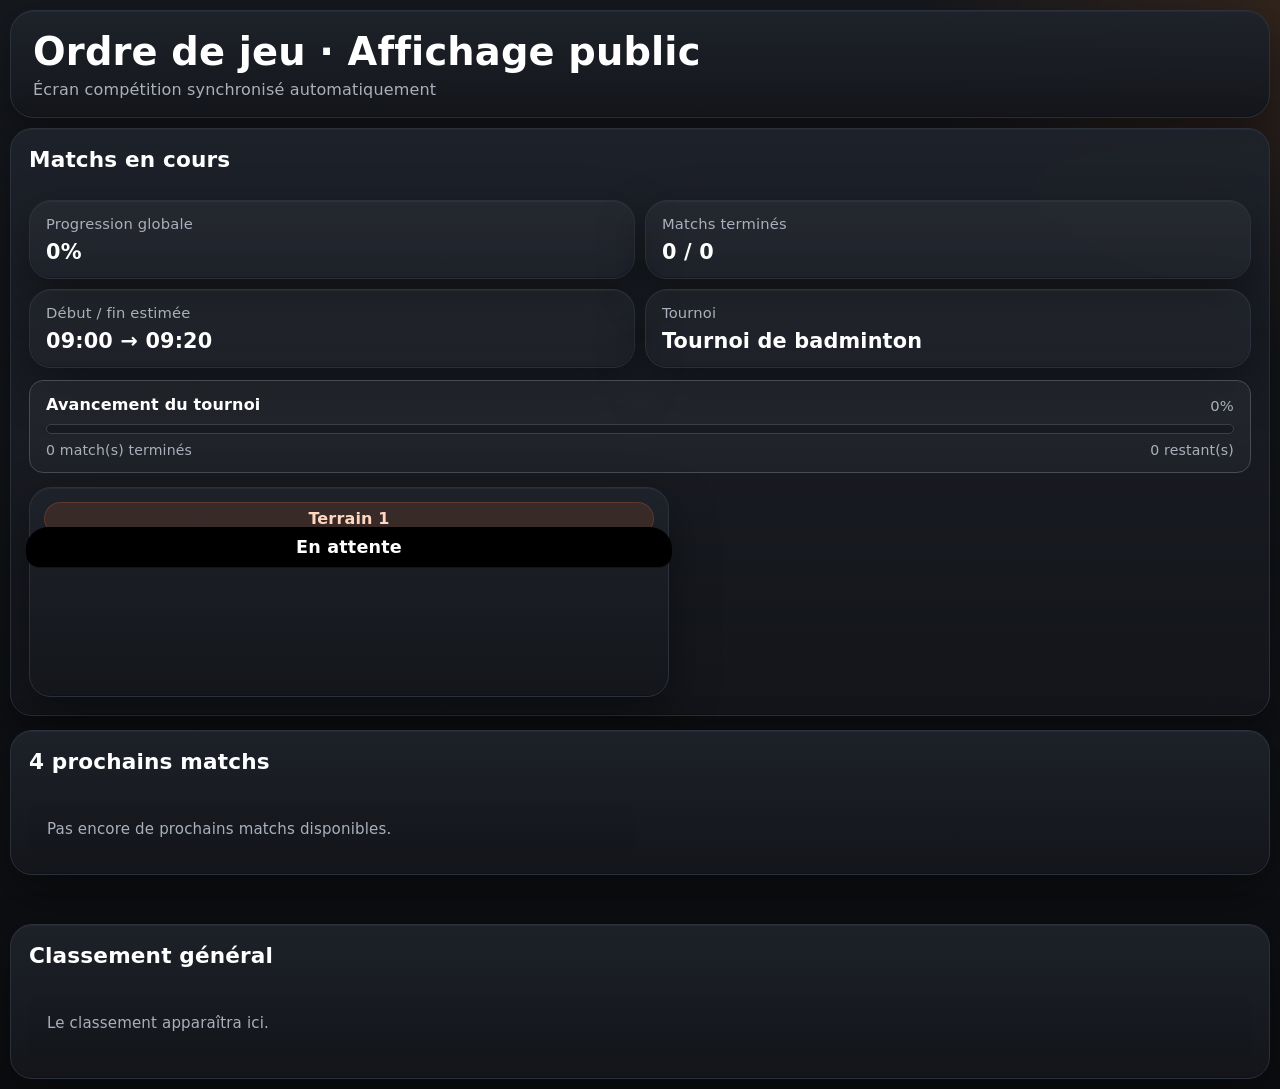
==== commit 79c871bd: "Add files via upload" ====
--- a/affichage.html
+++ b/affichage.html
@@ -5,6 +5,7 @@
   <meta name="viewport" content="width=device-width, initial-scale=1.0">
   <title>Tournoi Badminton · Affichage</title>
   <link rel="stylesheet" href="assets/css/styles.css">
+  <link rel="stylesheet" href="https://cdnjs.cloudflare.com/ajax/libs/font-awesome/6.7.2/css/all.min.css">
 </head>
 <body class="public-screen-body">
   <div id="app"></div>
--- a/assets/css/styles.css
+++ b/assets/css/styles.css
@@ -114,10 +114,16 @@
 }
 
 .nav-link {
-  padding: 12px 18px;
-  border-radius: 999px;
-  color: var(--muted);
-  font-weight: 600;
+  width: 100%;
+  display: flex;
+  align-items: center;
+  justify-content: center;
+  min-height: 52px;
+  padding: 14px 16px;
+  border-radius: 16px;
+  color: rgba(255,255,255,.82);
+  background: rgba(255,255,255,0.04);
+  border: 1px solid rgba(255,255,255,0.07);
 }
 
 .nav-link.active {
@@ -1609,7 +1615,7 @@
   width: 100%;
   display: flex;
   align-items: center;
-  justify-content: space-between;
+  justify-content: center;
   min-height: 52px;
   padding: 14px 16px;
   border-radius: 16px;
@@ -2583,7 +2589,7 @@
   min-width:56px;
   height:56px;
   padding:0 !important;
-  display:flex !important;
+  display:grid !important;
   place-items:center !important;
 }
 .nav-link-icon-glyph{
@@ -2741,7 +2747,7 @@
 
 .nav-link-icon{
   margin: 0 auto !important;
-  display: flex !important;
+  display: grid !important;
   place-items: center !important;
 }
 
@@ -2938,3 +2944,1266 @@
     grid-template-columns: 1fr !important;
   }
 }
+
+
+/* ===== V10 save/import/export ===== */
+.save-feedback{
+  margin-top: 12px;
+  padding: 12px 14px;
+  border-radius: 12px;
+  border: 1px solid var(--border);
+  background: rgba(255,255,255,.04);
+  color: #fff;
+  font-weight: 600;
+}
+.save-feedback.success{
+  border-color: rgba(70,214,160,.24);
+  background: rgba(70,214,160,.10);
+  color: #d8fff1;
+}
+.save-feedback.error{
+  border-color: rgba(255,107,107,.24);
+  background: rgba(255,107,107,.10);
+  color: #ffd8d8;
+}
+
+
+
+/* ===== V11 inspired redesign ===== */
+:root{
+  --bg:#0f1114;
+  --bg-2:#171a1f;
+  --panel:#1c2026;
+  --panel-2:#232833;
+  --panel-3:#111317;
+  --text:#f5f5f7;
+  --muted:#aab0bb;
+  --line:#2b313c;
+  --line-2:#343b48;
+  --accent:#ff7a1a;
+  --accent-2:#ff9c4d;
+  --accent-glow:rgba(255,122,26,.28);
+  --shadow-1:0 18px 48px rgba(0,0,0,.38);
+  --shadow-2:inset 0 1px 0 rgba(255,255,255,.04), inset 0 -1px 0 rgba(0,0,0,.22);
+  --radius:18px;
+  --radius-sm:14px;
+}
+html,body{
+  background:
+    radial-gradient(circle at top right, rgba(255,122,26,.14), transparent 20%),
+    radial-gradient(circle at top left, rgba(255,255,255,.05), transparent 16%),
+    linear-gradient(180deg,#15181d 0%, #0c0d10 100%) !important;
+  color:var(--text) !important;
+}
+body{
+  letter-spacing:.01em;
+}
+.app-shell.app-shell-sidebar{
+  width:100vw !important;
+  max-width:none !important;
+  min-height:100vh !important;
+  margin:0 !important;
+  gap:0 !important;
+  grid-template-columns:96px minmax(0,1fr) !important;
+}
+.sidebar{
+  width:96px !important;
+  min-height:100vh !important;
+  border-radius:0 !important;
+  border:none !important;
+  background:
+    linear-gradient(180deg, #101216 0%, #0b0d10 48%, #0a0b0d 100%) !important;
+  box-shadow: 14px 0 34px rgba(0,0,0,.34) !important;
+  padding:18px 10px !important;
+  display:flex !important;
+  flex-direction:column !important;
+  align-items:center !important;
+  justify-content:flex-start !important;
+  position:sticky !important;
+  top:0 !important;
+}
+.sidebar-top{
+  width:100%;
+  display:flex;
+  flex-direction:column;
+  align-items:center;
+  flex:1 1 auto;
+}
+.brand.brand-vertical{
+  align-items:center !important;
+  gap:12px !important;
+  margin-bottom:18px !important;
+}
+.brand-logo{
+  width:56px !important;
+  max-width:56px !important;
+  border-radius:18px;
+  box-shadow:0 10px 24px rgba(0,0,0,.28);
+}
+.sidebar-nav{
+  width:100%;
+  display:flex;
+  flex-direction:column;
+  align-items:center;
+  flex:1 1 auto;
+  justify-content:space-between;
+}
+.nav-inner.vertical{
+  width:100% !important;
+  display:flex !important;
+  flex-direction:column !important;
+  align-items:center !important;
+  gap:12px !important;
+}
+.nav-link.nav-link-icon{
+  width:58px !important;
+  min-width:58px !important;
+  height:58px !important;
+  padding:0 !important;
+  margin:0 auto !important;
+  display:grid !important;
+  place-items:center !important;
+  border-radius:18px !important;
+  background:
+    linear-gradient(180deg, rgba(255,255,255,.045), rgba(255,255,255,.02)) !important;
+  border:1px solid rgba(255,255,255,.06) !important;
+  box-shadow: var(--shadow-2);
+  color:#d8dce3 !important;
+}
+.nav-link.nav-link-icon i{
+  font-size:1.15rem !important;
+}
+.nav-link.nav-link-icon:hover{
+  background:linear-gradient(180deg, rgba(255,255,255,.07), rgba(255,255,255,.03)) !important;
+  border-color:rgba(255,255,255,.1) !important;
+}
+.nav-link.nav-link-icon.active{
+  color:#131313 !important;
+  background:linear-gradient(180deg,var(--accent-2),var(--accent)) !important;
+  box-shadow:0 10px 24px var(--accent-glow), inset 0 1px 0 rgba(255,255,255,.32) !important;
+}
+.sidebar-tools{
+  width:100%;
+  margin-top:16px;
+  padding-top:16px;
+  border-top:1px solid rgba(255,255,255,.08);
+  display:flex;
+  flex-direction:column;
+  align-items:center;
+  gap:12px;
+}
+.sidebar-action-btn{
+  width:58px;
+  height:58px;
+  padding:0;
+  display:grid;
+  place-items:center;
+  border-radius:18px;
+  background:linear-gradient(180deg, rgba(255,255,255,.04), rgba(255,255,255,.02));
+  border:1px solid rgba(255,255,255,.06);
+  box-shadow: var(--shadow-2);
+  color:#f2f2f3;
+}
+.sidebar-action-btn i{font-size:1.05rem;}
+.sidebar-action-btn:hover{
+  background:linear-gradient(180deg, rgba(255,255,255,.07), rgba(255,255,255,.03));
+}
+.sidebar-action-save{
+  color:#101010 !important;
+  background:linear-gradient(180deg,var(--accent-2),var(--accent)) !important;
+  box-shadow:0 10px 24px var(--accent-glow), inset 0 1px 0 rgba(255,255,255,.3) !important;
+}
+.sidebar-save-status{
+  width:66px;
+  min-height:0;
+  max-height:0;
+  overflow:hidden;
+  opacity:0;
+  color:#d6d9df;
+  text-align:center;
+  font-size:.68rem;
+  line-height:1.2;
+  transition:opacity .18s ease, max-height .18s ease;
+}
+.sidebar-save-status.show{
+  opacity:1;
+  max-height:38px;
+}
+.sidebar-save-status.success{color:#dfffee;}
+.sidebar-save-status.error{color:#ffdada;}
+
+.main-layout{
+  width:100% !important;
+  max-width:none !important;
+  min-width:0 !important;
+  padding:14px 16px 16px !important;
+}
+.topbar.topbar-page{
+  margin:0 0 14px !important;
+  padding:0 !important;
+  width:100% !important;
+}
+.page-heading-panel{
+  min-height:106px;
+  padding:22px 26px;
+  border-radius:24px;
+  background:
+    linear-gradient(180deg, rgba(36,41,51,.92), rgba(23,26,31,.92));
+  border:1px solid var(--line);
+  box-shadow:var(--shadow-1), var(--shadow-2);
+}
+.page-kicker{
+  color:var(--accent-2);
+  font-size:.8rem;
+  font-weight:800;
+  letter-spacing:.12em;
+  text-transform:uppercase;
+  margin-bottom:8px;
+}
+.page-title{
+  margin:0;
+  font-size:clamp(2rem,2.2vw,3rem) !important;
+  color:#fff;
+}
+.page-subtitle{
+  margin:8px 0 0;
+  max-width:1100px;
+  color:var(--muted) !important;
+}
+.card,
+.group-overview-card,
+.table-wrap,
+.pool-sheet-wrapper,
+.kpi,
+.summary-item,
+.match-card-enhanced,
+.live-court-card{
+  background:
+    linear-gradient(180deg, rgba(30,34,42,.96), rgba(20,22,27,.96)) !important;
+  border:1px solid var(--line) !important;
+  box-shadow:var(--shadow-1), var(--shadow-2) !important;
+  border-radius:22px !important;
+  color:var(--text) !important;
+}
+.card{
+  padding:18px !important;
+}
+.section-title h2,
+.card h2{
+  color:#fff !important;
+}
+.section-title p,
+.card p,
+.footer-note,
+.muted,
+.label,
+.summary-item span{
+  color:var(--muted) !important;
+}
+.kpi{
+  min-height:94px;
+  padding:14px 16px !important;
+  background:linear-gradient(180deg, rgba(255,255,255,.04), rgba(255,255,255,.02)) !important;
+}
+.kpi .value{
+  color:#fff !important;
+  font-size:1.24rem !important;
+}
+input,select,textarea,.input{
+  background:linear-gradient(180deg,#14171c,#111318) !important;
+  color:#fff !important;
+  border:1px solid var(--line-2) !important;
+  border-radius:14px !important;
+  box-shadow:inset 0 1px 0 rgba(255,255,255,.03);
+}
+input:focus,select:focus,textarea:focus{
+  border-color:var(--accent) !important;
+  box-shadow:0 0 0 4px rgba(255,122,26,.14), inset 0 1px 0 rgba(255,255,255,.04) !important;
+}
+.btn{
+  min-height:46px;
+  border-radius:14px !important;
+}
+.btn-primary{
+  color:#101010 !important;
+  background:linear-gradient(180deg,var(--accent-2),var(--accent)) !important;
+  box-shadow:0 10px 20px var(--accent-glow), inset 0 1px 0 rgba(255,255,255,.22);
+}
+.btn-secondary,.btn-ghost{
+  color:#fff !important;
+  background:linear-gradient(180deg, rgba(255,255,255,.05), rgba(255,255,255,.02)) !important;
+  border:1px solid var(--line) !important;
+}
+.btn-danger{
+  background:linear-gradient(180deg,#8e2f2f,#6b2222) !important;
+}
+.team-chip,
+.player-badge{
+  background:linear-gradient(180deg, rgba(255,255,255,.05), rgba(255,255,255,.02)) !important;
+  border:1px solid rgba(255,255,255,.06) !important;
+  border-radius:999px !important;
+}
+.player-dot,.dot,.input-dot{
+  box-shadow:0 0 0 3px rgba(15,17,20,.78), 0 4px 14px rgba(0,0,0,.28) !important;
+}
+.group-overview-card{
+  background:linear-gradient(180deg,#14161a,#0d0f12) !important;
+}
+.group-overview-head{
+  padding-bottom:10px;
+  margin-bottom:12px;
+  border-bottom:1px solid rgba(255,255,255,.08);
+}
+.group-overview-head strong,
+.group-overview-head span{
+  color:#fff !important;
+}
+h3,
+.card h3,
+.match-card-enhanced h3,
+.live-court-card h3,
+.group-overview-card h3{
+  background:#000 !important;
+  color:#fff !important;
+  padding:10px 14px !important;
+  border-radius:14px !important;
+}
+.match-card-enhanced h3,
+.live-court-card h3{
+  margin:-18px -18px 14px !important;
+  border-radius:22px 22px 14px 14px !important;
+}
+.pool-sheet-wrapper{
+  overflow:auto;
+  padding:0 !important;
+}
+.pool-sheet-table{
+  min-width:980px;
+  border-collapse:separate !important;
+  border-spacing:0 !important;
+  background:#13161b !important;
+}
+.pool-sheet-table thead th{
+  background:linear-gradient(180deg, #000 0%, #161616 100%) !important;
+  color:#fff !important;
+  border-right:1px solid #2f3540 !important;
+  border-bottom:1px solid #373f4b !important;
+}
+.pool-row-name{
+  background:linear-gradient(180deg,#1d2128,#16191f) !important;
+}
+.pool-sheet-table tbody td{
+  background:#181c22 !important;
+  border-right:1px solid #2d333d !important;
+  border-bottom:1px solid #2d333d !important;
+}
+.diag-cell{
+  background:linear-gradient(135deg, rgba(255,255,255,.05), rgba(255,255,255,.015)) !important;
+}
+.editor-cell{
+  background:linear-gradient(180deg, rgba(255,122,26,.14), rgba(255,122,26,.06)) !important;
+}
+.mirror-cell{
+  background:#20242b !important;
+}
+.pool-total-cell,.pool-rank-cell,.pool-stat-head{
+  background:linear-gradient(180deg,#000,#1a1a1a) !important;
+  color:#fff !important;
+}
+.group-tab{
+  background:linear-gradient(180deg, rgba(255,255,255,.04), rgba(255,255,255,.02)) !important;
+  border:1px solid var(--line) !important;
+  color:#fff !important;
+  border-radius:16px !important;
+}
+.group-tab.active{
+  color:#111 !important;
+  background:linear-gradient(180deg,var(--accent-2),var(--accent)) !important;
+}
+.order-layout,
+.public-order-layout{
+  width:100% !important;
+  max-width:none !important;
+}
+.public-screen-shell{
+  width:100vw;
+  min-height:100vh;
+  padding:12px;
+  background:
+    radial-gradient(circle at top right, rgba(255,122,26,.12), transparent 22%),
+    linear-gradient(180deg,#15181d 0%, #0c0d10 100%);
+}
+.public-screen-header{
+  padding:18px 22px !important;
+  border-radius:24px;
+  background:linear-gradient(180deg, rgba(30,34,42,.96), rgba(20,22,27,.96));
+  border:1px solid var(--line);
+  box-shadow:var(--shadow-1), var(--shadow-2);
+}
+.public-screen-header h1{
+  margin:0;
+  color:#fff;
+}
+.public-screen-header p{
+  margin:6px 0 0;
+  color:var(--muted);
+}
+@media (max-width:900px){
+  .app-shell.app-shell-sidebar{
+    grid-template-columns:76px minmax(0,1fr) !important;
+  }
+  .sidebar{
+    width:76px !important;
+  }
+  .nav-link.nav-link-icon,
+  .sidebar-action-btn{
+    width:50px !important;
+    height:50px !important;
+    border-radius:16px !important;
+  }
+}
+@media (max-width:760px){
+  .app-shell.app-shell-sidebar{
+    grid-template-columns:1fr !important;
+  }
+  .sidebar{
+    width:100% !important;
+    min-height:auto !important;
+    height:auto !important;
+    position:static !important;
+    flex-direction:row !important;
+    justify-content:space-between !important;
+    padding:12px !important;
+  }
+  .sidebar-top{
+    width:auto;
+    flex-direction:row;
+    align-items:center;
+    gap:12px;
+  }
+  .sidebar-nav{
+    width:auto;
+    flex-direction:row !important;
+    gap:10px;
+  }
+  .nav-inner.vertical{
+    flex-direction:row !important;
+  }
+  .sidebar-tools{
+    width:auto !important;
+    margin-top:0 !important;
+    padding-top:0 !important;
+    border-top:none !important;
+    border-left:1px solid rgba(255,255,255,.08);
+    padding-left:12px;
+    flex-direction:row !important;
+  }
+}
+
+
+/* ===== V12 per-page refinement ===== */
+
+/* PARAMETRES → cleaner form blocks */
+.form-section{
+  background: linear-gradient(180deg, rgba(30,34,42,.95), rgba(18,20,24,.95));
+  border-radius: 20px;
+  padding: 20px;
+  border:1px solid rgba(255,255,255,.06);
+  box-shadow:0 10px 30px rgba(0,0,0,.35);
+}
+
+/* POOLS → official tournament feel */
+.pool-sheet-wrapper{
+  border-radius: 20px;
+  overflow: hidden;
+  box-shadow:0 20px 50px rgba(0,0,0,.45);
+}
+
+.pool-sheet-table{
+  font-size: 0.9rem;
+}
+
+.pool-sheet-table td,
+.pool-sheet-table th{
+  padding: 10px 12px;
+}
+
+/* TABLEAU → more contrast */
+.bracket-panel{
+  background: linear-gradient(180deg,#111,#0a0a0a);
+  border:1px solid rgba(255,255,255,.08);
+  box-shadow:0 20px 60px rgba(0,0,0,.5);
+}
+
+/* ORDER / LIVE */
+.live-court-card{
+  background: linear-gradient(180deg,#181b21,#0f1114);
+  border:1px solid rgba(255,255,255,.08);
+  box-shadow:0 18px 48px rgba(0,0,0,.45);
+}
+
+.match-card-enhanced{
+  transition: transform .15s ease, box-shadow .15s ease;
+}
+
+.match-card-enhanced:hover{
+  transform: translateY(-3px);
+  box-shadow:0 25px 60px rgba(0,0,0,.5);
+}
+
+/* PROGRESSION BAR */
+.progress-bar{
+  height:10px;
+  border-radius:999px;
+  background:rgba(255,255,255,.08);
+  overflow:hidden;
+}
+.progress-bar-fill{
+  height:100%;
+  background:linear-gradient(90deg,#ff7a1a,#ffb36b);
+  box-shadow:0 0 12px rgba(255,122,26,.5);
+}
+
+/* PUBLIC SCREEN polish */
+.public-screen-shell{
+  backdrop-filter: blur(6px);
+}
+
+
+
+
+/* ===== V13 regie connected ===== */
+.regie-grid{
+  display:grid;
+  grid-template-columns:minmax(0,1.55fr) 360px;
+  gap:16px;
+  align-items:start;
+}
+.regie-main,
+.regie-side{
+  display:grid;
+  gap:16px;
+}
+.regie-hero-card{
+  overflow:hidden;
+}
+.regie-hero-top{
+  display:flex;
+  justify-content:space-between;
+  align-items:flex-start;
+  gap:16px;
+  margin-bottom:14px;
+}
+.regie-hero-badges{
+  display:flex;
+  flex-wrap:wrap;
+  gap:8px;
+  justify-content:flex-end;
+}
+.regie-kpis{
+  display:grid;
+  grid-template-columns:repeat(4,minmax(0,1fr));
+  gap:10px;
+}
+.regie-courts-grid{
+  display:grid;
+  grid-template-columns:repeat(auto-fit,minmax(280px,1fr));
+  gap:14px;
+}
+.regie-court-card{
+  min-height:260px;
+  display:flex;
+  flex-direction:column;
+}
+.regie-court-card.live{
+  background:
+    radial-gradient(circle at top right, rgba(255,122,26,.10), transparent 28%),
+    linear-gradient(180deg, rgba(32,36,44,.96), rgba(17,19,24,.98)) !important;
+}
+.regie-court-card.waiting{
+  background:linear-gradient(180deg, rgba(26,28,33,.96), rgba(14,15,18,.98)) !important;
+}
+.regie-court-head{
+  display:flex;
+  align-items:center;
+  justify-content:space-between;
+  gap:10px;
+  margin-bottom:10px;
+}
+.regie-court-label{
+  display:inline-flex;
+  align-items:center;
+  min-height:32px;
+  padding:6px 12px;
+  border-radius:999px;
+  background:rgba(255,255,255,.04);
+  border:1px solid rgba(255,255,255,.06);
+  color:#fff;
+  font-weight:800;
+}
+.regie-status-pill{
+  display:inline-flex;
+  align-items:center;
+  min-height:30px;
+  padding:5px 10px;
+  border-radius:999px;
+  font-size:.82rem;
+  font-weight:800;
+}
+.regie-status-pill.live{
+  background:rgba(255,122,26,.16);
+  color:#ffd7bf;
+  border:1px solid rgba(255,122,26,.22);
+}
+.regie-status-pill.next{
+  background:rgba(255,255,255,.08);
+  color:#fff;
+}
+.regie-status-pill.muted{
+  background:rgba(255,255,255,.05);
+  color:#c1c8d1;
+}
+.regie-match-body{
+  display:grid;
+  gap:12px;
+  align-content:center;
+  flex:1 1 auto;
+  min-height:130px;
+}
+.regie-match-player .player-badge{
+  width:100%;
+  justify-content:flex-start;
+  font-size:1rem;
+}
+.regie-versus{
+  text-align:center;
+  color:var(--accent-2);
+  font-weight:900;
+  letter-spacing:.14em;
+}
+.regie-meta-row{
+  display:flex;
+  justify-content:space-between;
+  gap:10px;
+  color:var(--muted);
+  font-size:.88rem;
+}
+.regie-court-empty{
+  min-height:180px;
+  display:grid;
+  place-items:center;
+  text-align:center;
+  gap:10px;
+  color:var(--muted);
+}
+.regie-court-empty i{
+  font-size:1.8rem;
+  color:var(--accent-2);
+}
+.regie-upcoming-grid{
+  display:grid;
+  grid-template-columns:repeat(2,minmax(0,1fr));
+  gap:12px;
+}
+.regie-upcoming-card{
+  min-height:170px;
+}
+.regie-upcoming-top{
+  display:flex;
+  align-items:center;
+  justify-content:space-between;
+  gap:10px;
+  margin-bottom:10px;
+}
+.regie-order-chip{
+  display:inline-flex;
+  align-items:center;
+  justify-content:center;
+  min-height:28px;
+  padding:4px 10px;
+  border-radius:999px;
+  background:rgba(255,255,255,.06);
+  color:#fff;
+  font-weight:800;
+}
+.regie-upcoming-line{
+  display:flex;
+  align-items:center;
+  gap:8px;
+  margin-top:8px;
+  color:#f4f4f6;
+}
+.regie-ranking-card{
+  position:sticky;
+  top:14px;
+}
+.regie-table-wrap{
+  max-height:520px;
+  overflow:auto;
+}
+@media (max-width: 1280px){
+  .regie-grid{
+    grid-template-columns:1fr;
+  }
+  .regie-ranking-card{
+    position:static;
+  }
+}
+@media (max-width: 900px){
+  .regie-kpis{
+    grid-template-columns:repeat(2,minmax(0,1fr));
+  }
+  .regie-upcoming-grid{
+    grid-template-columns:1fr;
+  }
+}
+
+
+
+/* ===== V15 guide + cleanup ===== */
+.guide-grid{
+  display:grid;
+  gap:16px;
+}
+.guide-hero .summary-item{
+  min-height:88px;
+}
+.guide-feature-grid,
+.guide-rules-grid{
+  display:grid;
+  grid-template-columns:repeat(3,minmax(0,1fr));
+  gap:12px;
+}
+.guide-steps{
+  display:grid;
+  gap:12px;
+}
+.guide-step{
+  display:grid;
+  grid-template-columns:48px minmax(0,1fr);
+  gap:12px;
+  align-items:start;
+  padding:14px;
+  border-radius:16px;
+  background:linear-gradient(180deg, rgba(255,255,255,.04), rgba(255,255,255,.02));
+  border:1px solid rgba(255,255,255,.06);
+}
+.guide-step span{
+  width:48px;
+  height:48px;
+  display:grid;
+  place-items:center;
+  border-radius:14px;
+  background:linear-gradient(180deg,var(--accent-2),var(--accent));
+  color:#111;
+  font-weight:900;
+}
+.guide-step strong,
+.guide-tip strong,
+.guide-page-row strong{
+  color:#fff;
+}
+.guide-step p,
+.guide-tip p{
+  margin:6px 0 0;
+  color:var(--muted);
+}
+.guide-tips-grid{
+  display:grid;
+  grid-template-columns:repeat(2,minmax(0,1fr));
+  gap:12px;
+}
+.guide-tip{
+  display:grid;
+  grid-template-columns:44px minmax(0,1fr);
+  gap:12px;
+  align-items:start;
+  padding:14px;
+  border-radius:16px;
+  background:linear-gradient(180deg, rgba(255,255,255,.04), rgba(255,255,255,.02));
+  border:1px solid rgba(255,255,255,.06);
+}
+.guide-tip i{
+  width:44px;
+  height:44px;
+  display:grid;
+  place-items:center;
+  border-radius:14px;
+  background:rgba(255,122,26,.14);
+  color:var(--accent-2);
+}
+.guide-page-list{
+  display:grid;
+  gap:10px;
+}
+.guide-page-row{
+  display:grid;
+  grid-template-columns:180px minmax(0,1fr);
+  gap:12px;
+  padding:12px 14px;
+  border-radius:14px;
+  background:linear-gradient(180deg, rgba(255,255,255,.04), rgba(255,255,255,.02));
+  border:1px solid rgba(255,255,255,.06);
+}
+.actions{
+  gap:10px !important;
+}
+.actions .btn{
+  min-width:auto !important;
+}
+@media (max-width: 1000px){
+  .guide-feature-grid,
+  .guide-rules-grid,
+  .guide-tips-grid{
+    grid-template-columns:1fr 1fr;
+  }
+}
+@media (max-width: 720px){
+  .guide-feature-grid,
+  .guide-rules-grid,
+  .guide-tips-grid{
+    grid-template-columns:1fr;
+  }
+  .guide-page-row{
+    grid-template-columns:1fr;
+  }
+}
+
+
+
+/* ===== V16 guide documentation center ===== */
+.guide-doc-layout{
+  display:grid;
+  grid-template-columns:320px minmax(0,1fr);
+  gap:16px;
+  align-items:start;
+}
+.guide-doc-sidebar{
+  position:sticky;
+  top:14px;
+}
+.guide-doc-menu{
+  display:grid;
+  gap:10px;
+  margin-top:8px;
+}
+.guide-filter-btn{
+  width:100%;
+  min-height:48px;
+  display:flex;
+  align-items:center;
+  gap:10px;
+  justify-content:flex-start;
+  padding:12px 14px;
+  border-radius:14px;
+  background:linear-gradient(180deg, rgba(255,255,255,.04), rgba(255,255,255,.02));
+  border:1px solid rgba(255,255,255,.06);
+  color:#f4f4f6;
+}
+.guide-filter-btn i{
+  width:18px;
+  text-align:center;
+  color:var(--accent-2);
+}
+.guide-filter-btn.active{
+  color:#111;
+  background:linear-gradient(180deg,var(--accent-2),var(--accent));
+  box-shadow:0 10px 24px rgba(255,122,26,.25);
+}
+.guide-filter-btn.active i{
+  color:#111;
+}
+.guide-doc-meta{
+  display:grid;
+  gap:10px;
+  margin-top:16px;
+}
+.guide-doc-content{
+  display:grid;
+  gap:16px;
+}
+.guide-doc-hero{
+  overflow:hidden;
+}
+.guide-doc-highlights{
+  display:grid;
+  grid-template-columns:repeat(4,minmax(0,1fr));
+  gap:12px;
+}
+.guide-doc-cards-grid{
+  display:grid;
+  grid-template-columns:repeat(3,minmax(0,1fr));
+  gap:14px;
+}
+.guide-doc-card{
+  display:flex;
+  flex-direction:column;
+  gap:12px;
+  min-height:220px;
+  padding:18px;
+  border-radius:20px;
+  background:linear-gradient(180deg, rgba(31,35,43,.96), rgba(18,20,25,.98));
+  border:1px solid rgba(255,255,255,.06);
+  box-shadow:0 18px 40px rgba(0,0,0,.28);
+}
+.guide-doc-card-top{
+  display:flex;
+  align-items:center;
+  justify-content:space-between;
+  gap:10px;
+}
+.guide-doc-icon{
+  width:48px;
+  height:48px;
+  display:grid;
+  place-items:center;
+  border-radius:16px;
+  background:rgba(255,122,26,.12);
+  color:var(--accent-2);
+  font-size:1.15rem;
+}
+.guide-doc-badge{
+  display:inline-flex;
+  align-items:center;
+  justify-content:center;
+  min-height:28px;
+  padding:4px 10px;
+  border-radius:999px;
+  background:rgba(255,255,255,.06);
+  color:#fff;
+  font-size:.82rem;
+  font-weight:700;
+}
+.guide-doc-card h3{
+  margin:0;
+  background:#000 !important;
+  color:#fff !important;
+  padding:10px 12px !important;
+  border-radius:12px !important;
+  font-size:1rem;
+}
+.guide-doc-card p{
+  margin:0;
+  color:var(--muted);
+  line-height:1.55;
+}
+.guide-doc-card.is-hidden{
+  display:none;
+}
+@media (max-width: 1180px){
+  .guide-doc-layout{
+    grid-template-columns:1fr;
+  }
+  .guide-doc-sidebar{
+    position:static;
+  }
+  .guide-doc-highlights{
+    grid-template-columns:repeat(2,minmax(0,1fr));
+  }
+  .guide-doc-cards-grid{
+    grid-template-columns:repeat(2,minmax(0,1fr));
+  }
+}
+@media (max-width: 760px){
+  .guide-doc-highlights,
+  .guide-doc-cards-grid{
+    grid-template-columns:1fr;
+  }
+}
+
+
+/* ===== EPURE + validation score stronger ===== */
+.score-legend-note{
+  color:#fff !important;
+  font-weight:700;
+}
+
+.mini-set-row.has-error,
+.bracket-score-row.has-error {
+  background: rgba(255, 0, 0, 0.22) !important;
+  border-radius: 10px;
+  box-shadow: inset 0 0 0 2px rgba(255, 0, 0, 0.55);
+}
+
+.mini-set-row.has-caution,
+.bracket-score-row.has-caution {
+  background: rgba(255, 140, 0, 0.24) !important;
+  border-radius: 10px;
+  box-shadow: inset 0 0 0 2px rgba(255, 140, 0, 0.6);
+}
+
+.score-input-wrap.has-error input,
+.bracket-score-row input.has-error {
+  border-color: rgba(255, 0, 0, 0.98) !important;
+  background: rgba(255, 40, 40, 0.95) !important;
+  color: #ffffff !important;
+  font-weight: 900 !important;
+  box-shadow:
+    inset 0 0 0 2px rgba(255,255,255,0.18),
+    0 0 0 2px rgba(255,0,0,0.32) !important;
+}
+
+.score-input-wrap.has-caution input,
+.bracket-score-row input.has-caution {
+  border-color: rgba(255, 140, 0, 1) !important;
+  background: rgba(255, 150, 0, 0.95) !important;
+  color: #111111 !important;
+  font-weight: 900 !important;
+  box-shadow:
+    inset 0 0 0 2px rgba(255,255,255,0.2),
+    0 0 0 2px rgba(255,140,0,0.28) !important;
+}
+
+.score-input-wrap.has-error .input-dot,
+.score-input-wrap.has-caution .input-dot {
+  box-shadow: 0 0 0 3px rgba(0,0,0,.75), 0 0 16px currentColor !important;
+}
+
+.bracket-legend-wrap{
+  display:none !important;
+}
+
+
+/* ===== V17 global epure ===== */
+.section-title p{
+  display:none !important;
+}
+
+.card{
+  padding:14px !important;
+}
+
+h2{
+  font-size:1.15rem !important;
+}
+
+h3{
+  font-size:0.95rem !important;
+}
+
+.badge{
+  display:none !important;
+}
+
+
+/* ===== V18 fix neutral score inputs ===== */
+.pool-sheet-table .mini-set-row,
+.bracket-score-row,
+.score-input-wrap {
+  background: transparent !important;
+}
+
+.pool-sheet-table .mini-set-row input,
+.score-input-wrap input,
+.bracket-score-row input {
+  border-color: #4a4f58 !important;
+  background: #171a1f !important;
+  color: #ffffff !important;
+  box-shadow: none !important;
+}
+
+.score-input-wrap:not(.has-error):not(.has-caution) input,
+.bracket-score-row input:not(.has-error):not(.has-caution) {
+  border-color: #4a4f58 !important;
+  background: #171a1f !important;
+  color: #ffffff !important;
+  box-shadow: none !important;
+}
+
+.mini-set-row:not(.has-error):not(.has-caution),
+.bracket-score-row:not(.has-error):not(.has-caution) {
+  background: transparent !important;
+  box-shadow: none !important;
+}
+
+.mini-set-row.has-error,
+.bracket-score-row.has-error {
+  background: rgba(255, 0, 0, 0.22) !important;
+  border-radius: 10px;
+  box-shadow: inset 0 0 0 2px rgba(255, 0, 0, 0.55) !important;
+}
+
+.mini-set-row.has-caution,
+.bracket-score-row.has-caution {
+  background: rgba(255, 140, 0, 0.24) !important;
+  border-radius: 10px;
+  box-shadow: inset 0 0 0 2px rgba(255, 140, 0, 0.6) !important;
+}
+
+.score-input-wrap.has-error input,
+.bracket-score-row input.has-error {
+  border-color: #ff0000 !important;
+  background: #ff2d2d !important;
+  color: #ffffff !important;
+  font-weight: 900 !important;
+  box-shadow:
+    inset 0 0 0 2px rgba(255,255,255,0.18),
+    0 0 0 2px rgba(255,0,0,0.32) !important;
+}
+
+.score-input-wrap.has-caution input,
+.bracket-score-row input.has-caution {
+  border-color: #ff8c00 !important;
+  background: #ff9a00 !important;
+  color: #111111 !important;
+  font-weight: 900 !important;
+  box-shadow:
+    inset 0 0 0 2px rgba(255,255,255,0.2),
+    0 0 0 2px rgba(255,140,0,0.28) !important;
+}
+
+
+
+
+/* ===== V24 rework regie page ===== */
+.regie-standalone-shell{
+  width:100vw;
+  min-height:100vh;
+  padding:14px;
+  background:
+    radial-gradient(circle at top right, rgba(255,122,26,.12), transparent 24%),
+    linear-gradient(180deg,#15181d 0%, #0c0d10 100%);
+}
+
+.regie-grid-priority{
+  display:grid;
+  grid-template-columns:360px minmax(0,1fr);
+  gap:16px;
+  align-items:start;
+  min-height:calc(100vh - 28px);
+}
+
+.regie-side-priority{
+  order:1;
+}
+
+.regie-main-priority{
+  order:2;
+  display:grid;
+  gap:14px;
+}
+
+.regie-ranking-card{
+  height:calc(100vh - 28px);
+  display:flex;
+  flex-direction:column;
+}
+
+.regie-ranking-scroll{
+  overflow:auto;
+  padding-right:4px;
+  flex:1 1 auto;
+}
+
+.regie-hero-compact{
+  padding:14px !important;
+}
+
+.regie-hero-compact .regie-hero-top{
+  margin-bottom:10px;
+}
+
+.regie-hero-compact .regie-kpis{
+  grid-template-columns:repeat(4,minmax(0,1fr));
+  gap:8px;
+}
+
+.regie-hero-compact .kpi{
+  min-height:78px;
+  padding:10px 12px !important;
+}
+
+.regie-courts-priority{
+  grid-template-columns:repeat(auto-fit,minmax(290px,1fr));
+  gap:14px;
+}
+
+.regie-court-card{
+  min-height:230px;
+}
+
+.regie-table-wrap{
+  max-height:360px;
+  overflow:auto;
+}
+
+@media (max-width: 1280px){
+  .regie-grid-priority{
+    grid-template-columns:1fr;
+  }
+  .regie-ranking-card{
+    height:auto;
+    max-height:none;
+  }
+  .regie-ranking-scroll{
+    max-height:420px;
+  }
+}
+
+
+/* ===== V25 regie compact ranking + kpi ===== */
+.regie-hero-compact .regie-kpis{
+  grid-template-columns: repeat(5, minmax(0, 1fr)) !important;
+  gap: 6px !important;
+  align-items: stretch;
+}
+.regie-hero-compact .kpi{
+  min-height: 58px !important;
+  padding: 8px 10px !important;
+  border-radius: 14px !important;
+}
+.regie-hero-compact .kpi .label{
+  font-size: .72rem !important;
+  line-height: 1.1 !important;
+}
+.regie-hero-compact .kpi .value{
+  font-size: .98rem !important;
+  line-height: 1.1 !important;
+}
+.regie-hero-compact .progress-card{
+  margin-top: 8px !important;
+  padding: 10px 12px !important;
+}
+.regie-hero-compact .progress-head strong,
+.regie-hero-compact .progress-head span{
+  font-size: .84rem !important;
+}
+.regie-ranking-card{
+  padding: 12px !important;
+}
+.regie-ranking-scroll{
+  display: grid !important;
+  gap: 8px !important;
+}
+.ranking-row{
+  grid-template-columns: 34px minmax(0,1fr) auto !important;
+  gap: 8px !important;
+  min-height: 48px !important;
+  padding: 8px 10px !important;
+  border-radius: 12px !important;
+}
+.ranking-rank{
+  width: 34px !important;
+  height: 34px !important;
+  border-radius: 10px !important;
+  font-size: .9rem !important;
+}
+.ranking-name .player-badge{
+  font-size: .88rem !important;
+}
+.ranking-points strong{
+  font-size: .95rem !important;
+}
+.ranking-points small{
+  font-size: .68rem !important;
+}
+@media (max-width: 1400px){
+  .regie-hero-compact .regie-kpis{
+    grid-template-columns: repeat(3, minmax(0, 1fr)) !important;
+  }
+}
+@media (max-width: 900px){
+  .regie-hero-compact .regie-kpis{
+    grid-template-columns: repeat(2, minmax(0, 1fr)) !important;
+  }
+}
